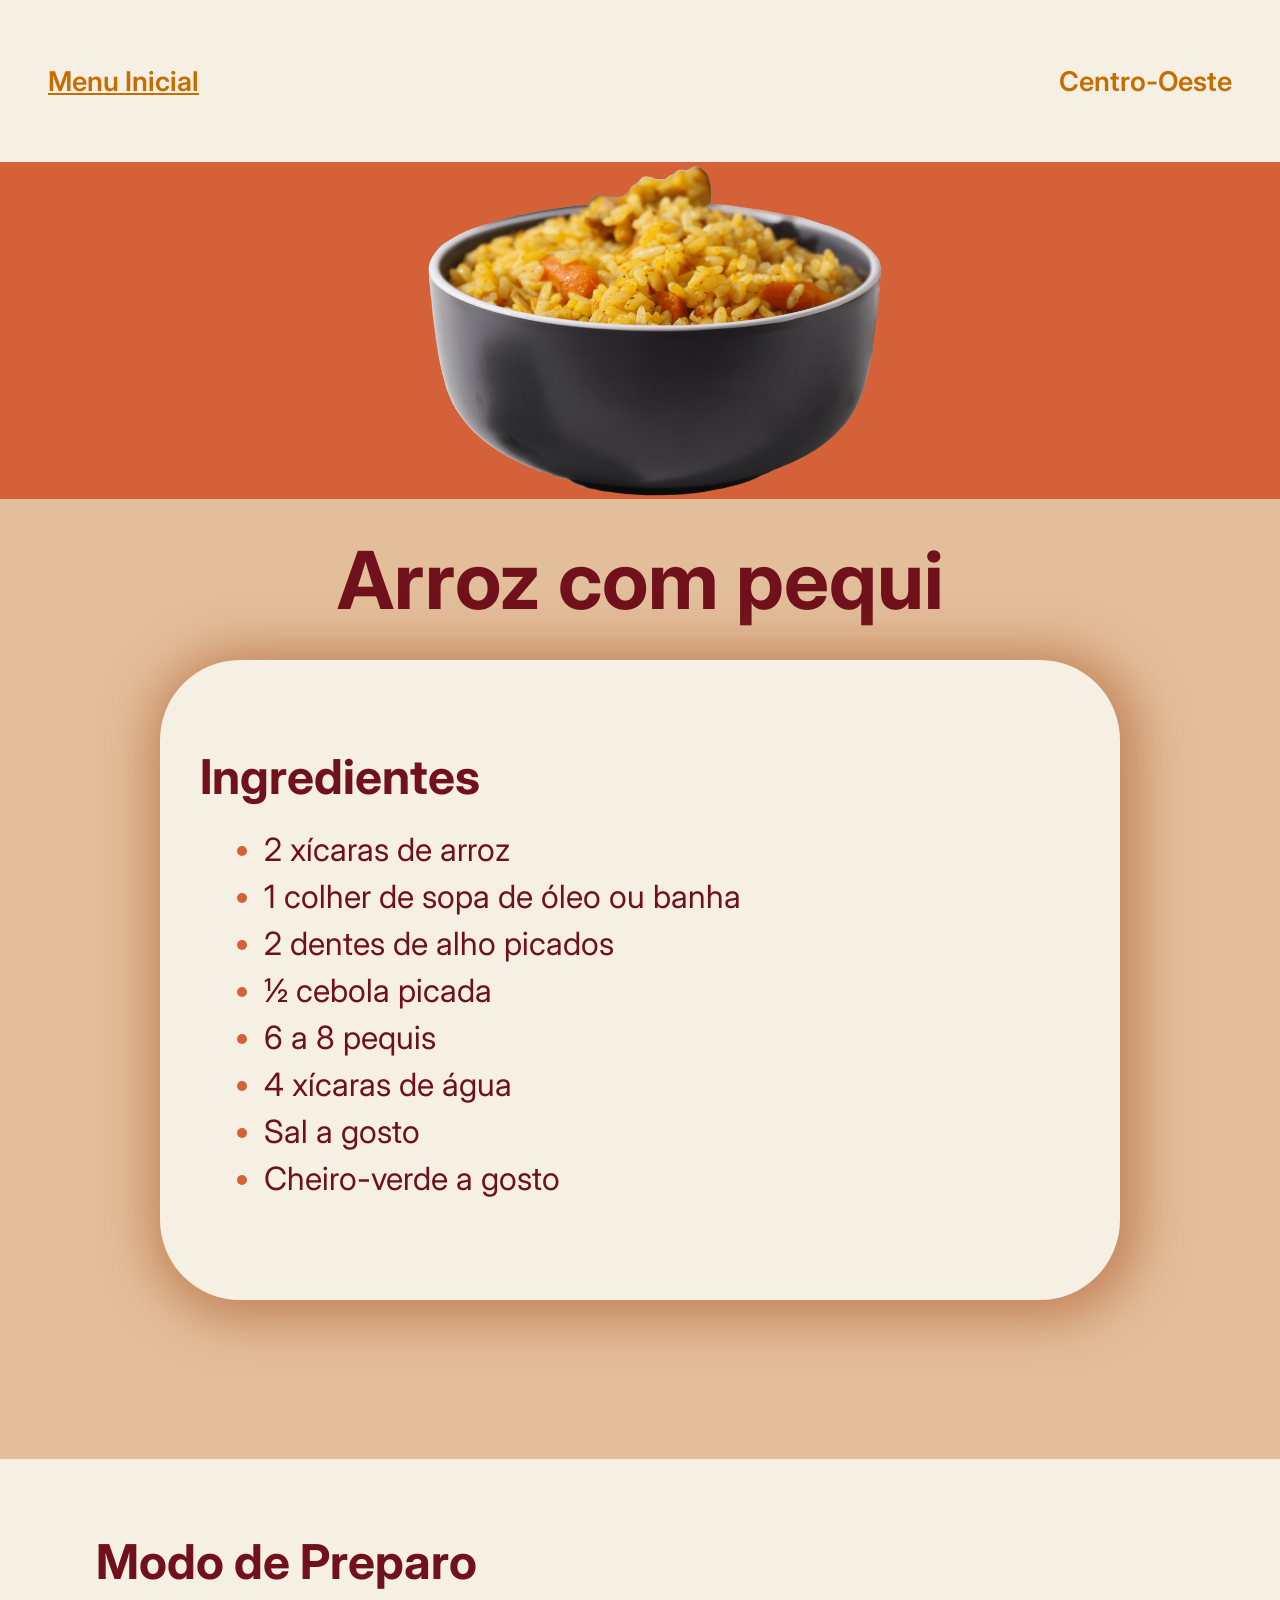
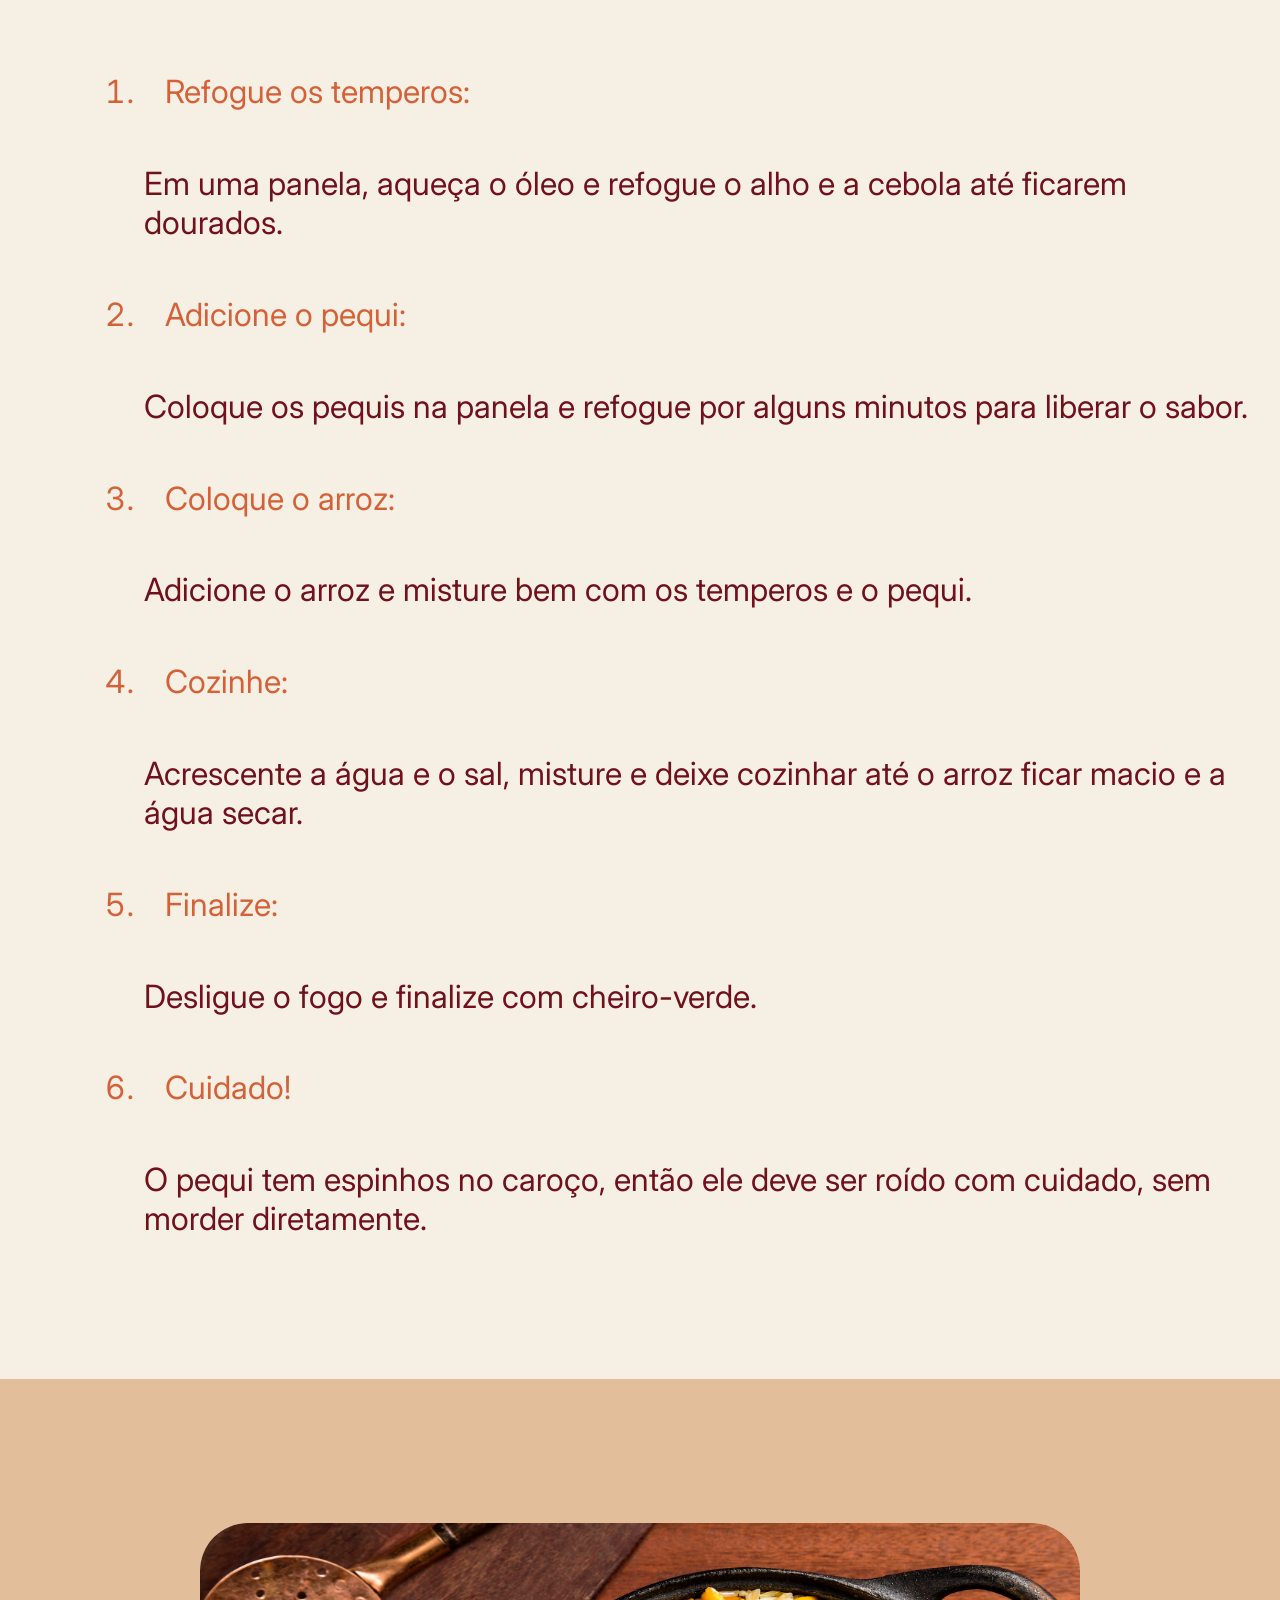
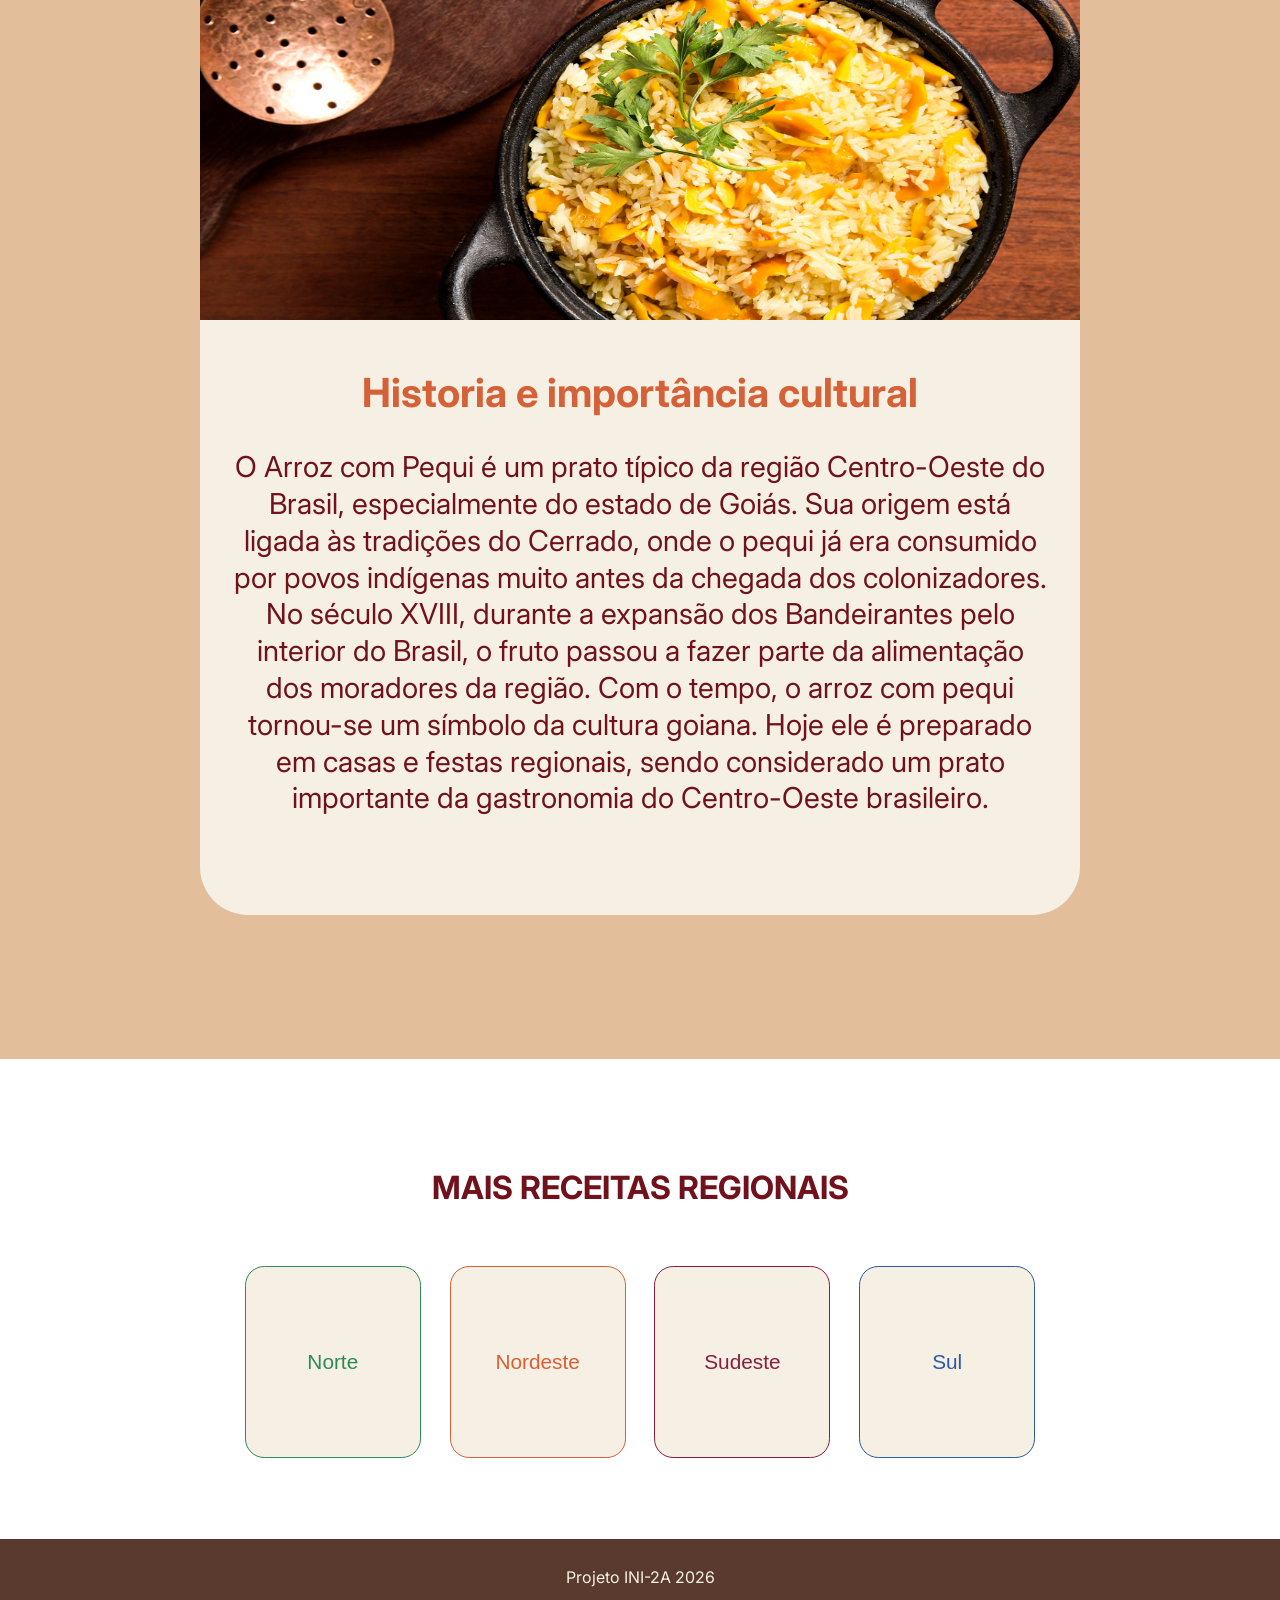
==== PaginaCentro_Oeste.html @ 4c4b0db7 "Adição foto Isabelle e botões regiões" ====
<!DOCTYPE html>
<html lang="pt-br">
<head>
    <meta charset="UTF-8">
    <meta name="viewport" content="width=device-width, initial-scale=1.0">
    <title>Culinária do Brasil</title>
    <link rel="stylesheet" href="Style.css">
    <link href="https://fonts.googleapis.com/css2?family=Inter:wght@100..900&display=swap" rel="stylesheet">
    <link rel="icon" href="Imagens/Imgtitulo.ico">
</head>
<body>
    <nav>
        <a href="Paginicial.html">Menu Inicial</a>
        <p>Centro-Oeste</p>
    </nav>
    
    <header class="header-receita flex-center">
        <img src="Imagens/Imagens-Comidas/ArrozComPequiImg.png" alt="Imagem - arroz com pequi" class="ReceitaImg">
    </header>

     <section class="Ingredientes">
            <h1 class="ReceitaSubtitulo">Arroz com pequi</h1>
            <div class="Ingredientes-Div">
                <h3>Ingredientes</h3>
                <ul>
                    <li>2 xícaras de arroz</li>
                    <li>1 colher de sopa de óleo ou banha</li>
                    <li>2 dentes de alho picados</li>
                    <li>½ cebola picada</li>
                    <li>6 a 8 pequis</li>
                    <li>4 xícaras de água</li>
                    <li>Sal a gosto</li>
                    <li>Cheiro-verde a gosto</li>
                </ul>
            </div>
        </section>

            <section class="MododePreparo-Fundo">
            <div class="MododePreparo-Div">
                <h1 class="ModoDepreparo-Title">Modo de Preparo</h1>
                <ol>
                    <li>Refogue os temperos:</li>
                    <p> Em uma panela, aqueça o óleo e refogue o alho e a cebola até ficarem dourados.</p>
                    <li>Adicione o pequi:</li>
                    <p>Coloque os pequis na panela e refogue por alguns minutos para liberar o sabor.</p>
                    <li>Coloque o arroz:</li>
                    <p>Adicione o arroz e misture bem com os temperos e o pequi.</p>
                    <li>Cozinhe:</li>
                    <p>Acrescente a água e o sal, misture e deixe cozinhar até o arroz ficar macio e a água secar.</p>
                    <li>Finalize:</li>
                    <p>Desligue o fogo e finalize com cheiro-verde.</p>
                    <li>Cuidado!</li>
                    <p>O pequi tem espinhos no caroço, então ele deve ser roído com cuidado, sem morder diretamente.</p>
                </ol>
            </div>
        </section>

         <section class="Historia-Fundo flex-center">
            <div class="Historia-Card">
                <img src="Imagens/ImagensHistoriaCard/ArrozComPequi_imgHistoria.jpg" class="ImgHistoria-ArrozComPequi" alt="Imagem - História Arroz com pequi">
                <h2>Historia e importância cultural</h2>
                <p>O Arroz com Pequi é um prato típico da região Centro-Oeste do Brasil, especialmente do estado de Goiás. Sua origem está ligada às tradições do Cerrado, onde o pequi já era consumido por povos indígenas muito antes da chegada dos colonizadores. No século XVIII, durante a expansão dos Bandeirantes pelo interior do Brasil, o fruto passou a fazer parte da alimentação dos moradores da região.
                Com o tempo, o arroz com pequi tornou-se um símbolo da cultura goiana. Hoje ele é preparado em casas e festas regionais, sendo considerado um prato importante da gastronomia do Centro-Oeste brasileiro.</p>
            </div>
        </section>

        <section class="Regioes">
            <h2 class="TituloRegioes">MAIS RECEITAS REGIONAIS</h2>
            <div class="BotoesRegioes">
                <a href="PaginaNorte.html"> <button class="region-button" id="Button1">Norte</button></a>
                <a href="PaginaNordeste.html"><button class="region-button" id="Button2">Nordeste</button></a>
                <a href="PaginaSudeste.html"><button class="region-button" id="Button4">Sudeste</button></a>
                <a href="PaginaSul.html"><button class="region-button" id="Button5">Sul</button></a>
            </div>
        </section>

      <footer class="Footer flex-center">
            <p class="Footerparagrafo">Projeto INI-2A 2026</p>
        </footer>

</body>
</html>
---- Style.css ----
body{
    margin: 0;
    font-family: 'Inter', sans-serif;
}
/* Classes utilitárias */
.flex-center{
    display:flex;
    align-items:center;
    justify-content:center;
}
.ReceitaSubtitulo{
    margin: 0;
    padding: 2rem 3rem;
    font-size: 5rem;
    color: #70111B;
}
.ReceitaImg{
    width: 40%;
} /*Pagina Inicial */
nav{
    display: flex;
    justify-content: space-between;
    align-items: center;
    font-size: 1.7rem;
    height: 18vh;
    font-weight: 600;
    padding: 0px 3rem;
    color: #C66D00;
    background-color: #F5EFE4;
}
nav a{
    font: inherit; 
    color: #C66D00;
}
nav a:hover{
    color: #a1651b;
}
.Divtitulo{
    display: flex;
    align-items: center; 
    text-align: center;
    height: auto;
    max-height: 23rem;
    background-color: #D56138;
}
.Titulo {
    margin: 0;
    padding: 0px 3rem;
    font-size: 7rem;
    text-shadow: 0px 10px 20px rgba(0, 0, 0, 0.39);
    color: #F5EFE4;
}
.FeijoadaIMG{
    position: relative;
    max-width:150%;
    top: 0.5rem;
}
.Instrucoes{
    display: flex;
    flex-direction: column; 
    align-items: center;    
    justify-content: center; 
    background-color: #E3BE9B;
    padding: 5rem;
    gap: 4rem;
}
.ContainerCards{
    flex-wrap: wrap;
    gap: 4rem;
}
.Card{
    flex-direction: column;
    height: 25rem;
    width: 17rem;
    border-radius: 3rem;
    box-shadow: 0.15rem 0.15rem 2rem 0.2rem #8a3f3f;
    background-color: #F5EFE4;
}
.TituloSecao{
    margin: 0;
    font-size: 3.2rem;
    color: #70111B;
}
.TituloSecao-Zero{
    text-decoration: underline;
    text-decoration-color: #d46a2e;
    text-decoration-thickness: 0.4rem;
    text-underline-offset: 0.25rem;
}

.Imgcards{
    user-select: none;
    height:auto;
    max-width:80%;
}
.Cardsubtitle{
    user-select: none;
    text-align: center;
    margin: 0;
    font-size: 1.6rem;
    color: #D56138;
}
.Footer{
    padding: 1.7rem 0;
    font-size: 1rem;
    background-color: #5A3A2E;
    color: #F5EFE4;
}
.Footerparagrafo{
    margin: 0;
}
/* Usado nas paginas de regiões e na inicial */
.Regioes{
    height: 30rem;
    display: flex;
    flex-direction: column;
    align-items: center;
    justify-content: center;
}
.TituloRegioes{
    padding-bottom: 2rem;
    font-size: 2rem;
    text-align: center; 
    color: #70111B;
}
.region-button{
    cursor: pointer;
    border-style: none;
    user-select: none;
    height: 12rem;
    width: 11rem;
    border-radius: 1.2rem;
    font-size: 1.3rem;
    transition: 0.15s;
    background-color: rgb(245,239,228);
}
.region-button:hover{
    background-color:#e6ded5;
    box-shadow: 0.1rem 0px 0.5rem 0.1rem #555;

}
#Button1{
    border:  solid 0.1rem #2E8B57;
    color: #2E8B57;
}
#Button2{
    border: solid 0.1rem rgb(213,97,56);
    color: #D56138;
}
#Button3{
    border: solid 0.1rem #D4A017;
    color:#D4A017;
}
#Button4{
    border: solid 0.1rem #8B1E3F;
    color: #8B1E3F;
}
#Button5{
    border:  solid 0.1rem #2C5AA0;
    color: #2C5AA0;
}
.BotoesRegioes{
    display: flex;
    gap: 1.8rem;
}
/* Usado em todas as paginas de região */
.header-receita{
    display:flex;
    align-items:center;
    justify-content:center;
    height: auto;
    background-color: #D56138;
}
.Ingredientes{
    display: flex;
    flex-direction: column;
    align-items: center;
    height: 60rem;
    background-color:#E3BE9B; 
}
.Ingredientes-Div{
    display: flex;
    flex-direction: column;
    justify-content: center;
    height: 40rem;
    width: 60rem;
    border-radius: 5rem;
    box-shadow: 0.3rem 0.3rem 3rem 1rem #a6501e81;
    background-color: #F5EFE4;
}
.Ingredientes-Div h3{
    margin: 0;
    padding-left: 2.5rem;
    font-size: 3rem;
    color: #70111B;
}
.Ingredientes-Div ul li{
    padding-top: 0.5rem;
    font-size: 2rem;
    color: #701119;
}
.Ingredientes-Div ul{
    padding-left: 6.5rem;
    color: #D56138;
}
.Ingredientes-Div ul li::marker {
    color: #D56138; 
    font-size: 2rem; 
}
.MododePreparo-Fundo{
    display: flex;
    flex-direction: column;
    justify-content: center;
    overflow: hidden;
    height: 95rem;
    background-color: #F5EFE4;
}
.ModoDepreparo-Title{
    margin-top: 0;
    padding-left: 6rem;
    font-size: 3rem;
    color: #70111B;
}
.MododePreparo-Div ol li{
    padding: 1.3rem;
    font-size: 2rem;
    color: #D56138;
}
.MododePreparo-Div ol{
    padding: 1.3rem;
    padding-left: 9rem;
}
.MododePreparo-Div p{
    font-size: 2rem;
    color: #70111B;
}
.Historia-Fundo{
    overflow: hidden;
    height: 80rem;
    background-color: #E3BE9B;
}
.Historia-Card{
    display: flex;
    flex-direction: column;
    align-items: center;
    justify-content: flex-start;
    overflow: hidden;
    width: 55rem;
    height: 62rem;
    border-radius: 3rem;
    background-color: #F5EFE4;
}
.Historia-Card h2{
    margin: 0;
    padding-top: 3rem;
    font-size: 2.5rem;
    color: #D56138;
}
.Historia-Card p{
    text-align: center;
    margin: 0;
    font-size: 1.8rem;
    padding: 2rem;
    line-height: 2.3rem;
    color: #70111B;
}
.ImgHistoriaTacaca,
.ImgHistoriaAcarajé,
.ImgHistoria-ArrozComPequi,
.ImgHistoriaFeijoada,
.ImgHistoriachurrascogaucho{
    display:block;
    width:100%;
    height:40%;
}
/*Paginas Recitas */
.TacacaImg{
    position: relative;
    padding-top: 2rem;
}
.ChurrascoImg{
    width: 45%;
}
.Ingredientes-sul{
    display: flex;
    flex-direction: column;
    align-items: center;
    height: 45rem;
    background-color:#E3BE9B; 
}
#Ingredientes-Div-Sul{
    display: flex;
    height: 25rem;
    width: 60rem;
}
#ModoDePreparo-Sul{
    height: 80rem;
}
/*Pagina Sobre Nós*/
.Titulo-SobreNos-Fundo{
    display: grid;
    place-items: center;
    height: 23rem;
    background-color: #D56138;
}
.Titulo-SobreNos{
    text-align: center;
    margin: 0;
    font-size: 6rem;
    text-shadow: 1rem 1rem 2rem rgba(0, 0, 0, 0.39);
    color: #F5EFE4;

}
.MembrosEquipe-Fundo{
    height: 95rem;
    background-color: #E3BE9B;
    display: grid;
    place-items: center;
}
.MembrosEquipe-Div{
    display: flex;
    flex-direction: column;
    box-sizing: border-box;
    padding: 4rem;
    height: 85rem;
    width: 60rem;
    border-radius: 3rem;
    background-color: #F5EFE4;
    box-shadow: 0.3rem 0.3rem 2rem 0.5rem #b1673c83;
}
.MembrosEquipe-Div h2{
    text-align: center;
    margin-bottom: 1rem;
    font-size: 2.3rem;
    color: #70111B;

}
.CardMembros{
    display: flex;
    padding-top: 2.5rem;
}
.InfoMembro{
    display: flex;
    flex-direction: column;
    margin-left: 2rem;
}
.InfoMembro h4{
    margin: 0;
    font-size: 1.4rem;
    font-weight: 400;
    color: #D56138;
}
.InfoMembro p{
    margin-top: 1rem;
    color: #70111B;
}
.ImgMembros{
   height: 20rem;
   width: 20rem;
   border-radius: 2rem;
}
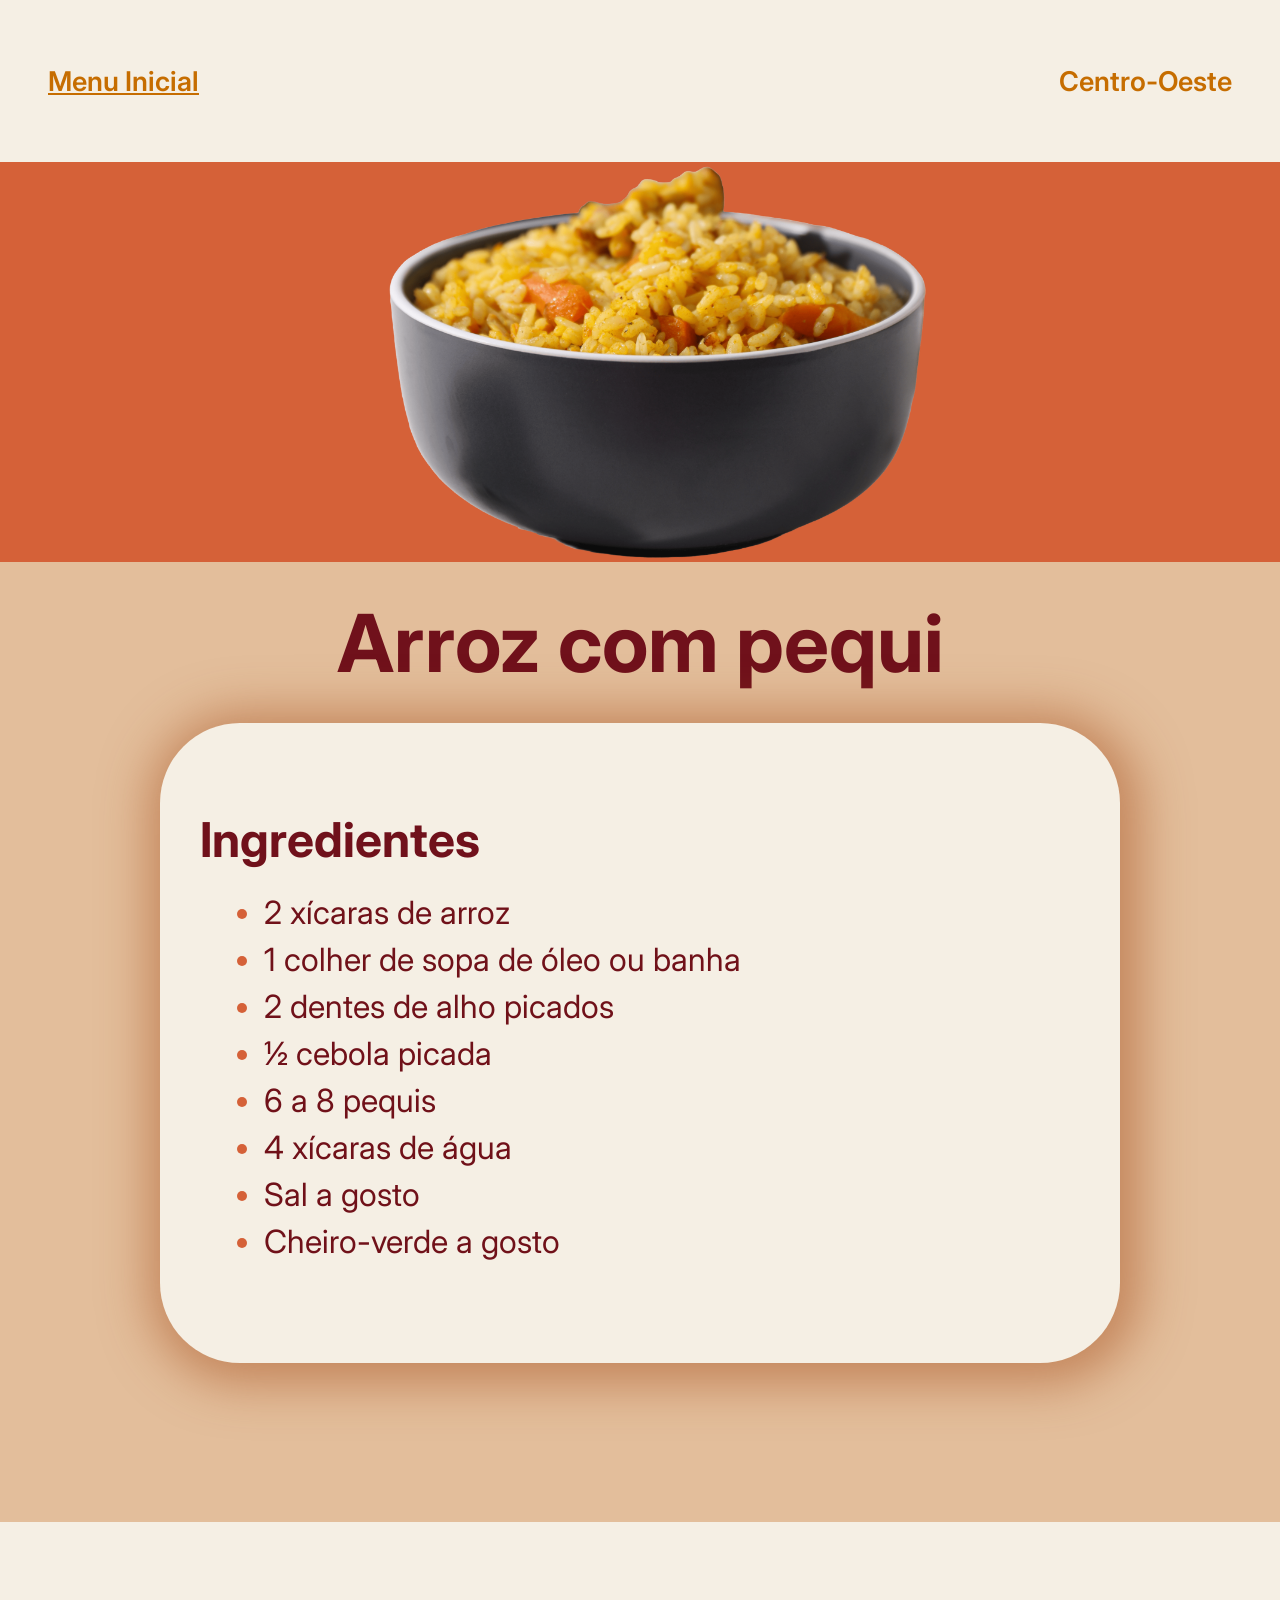
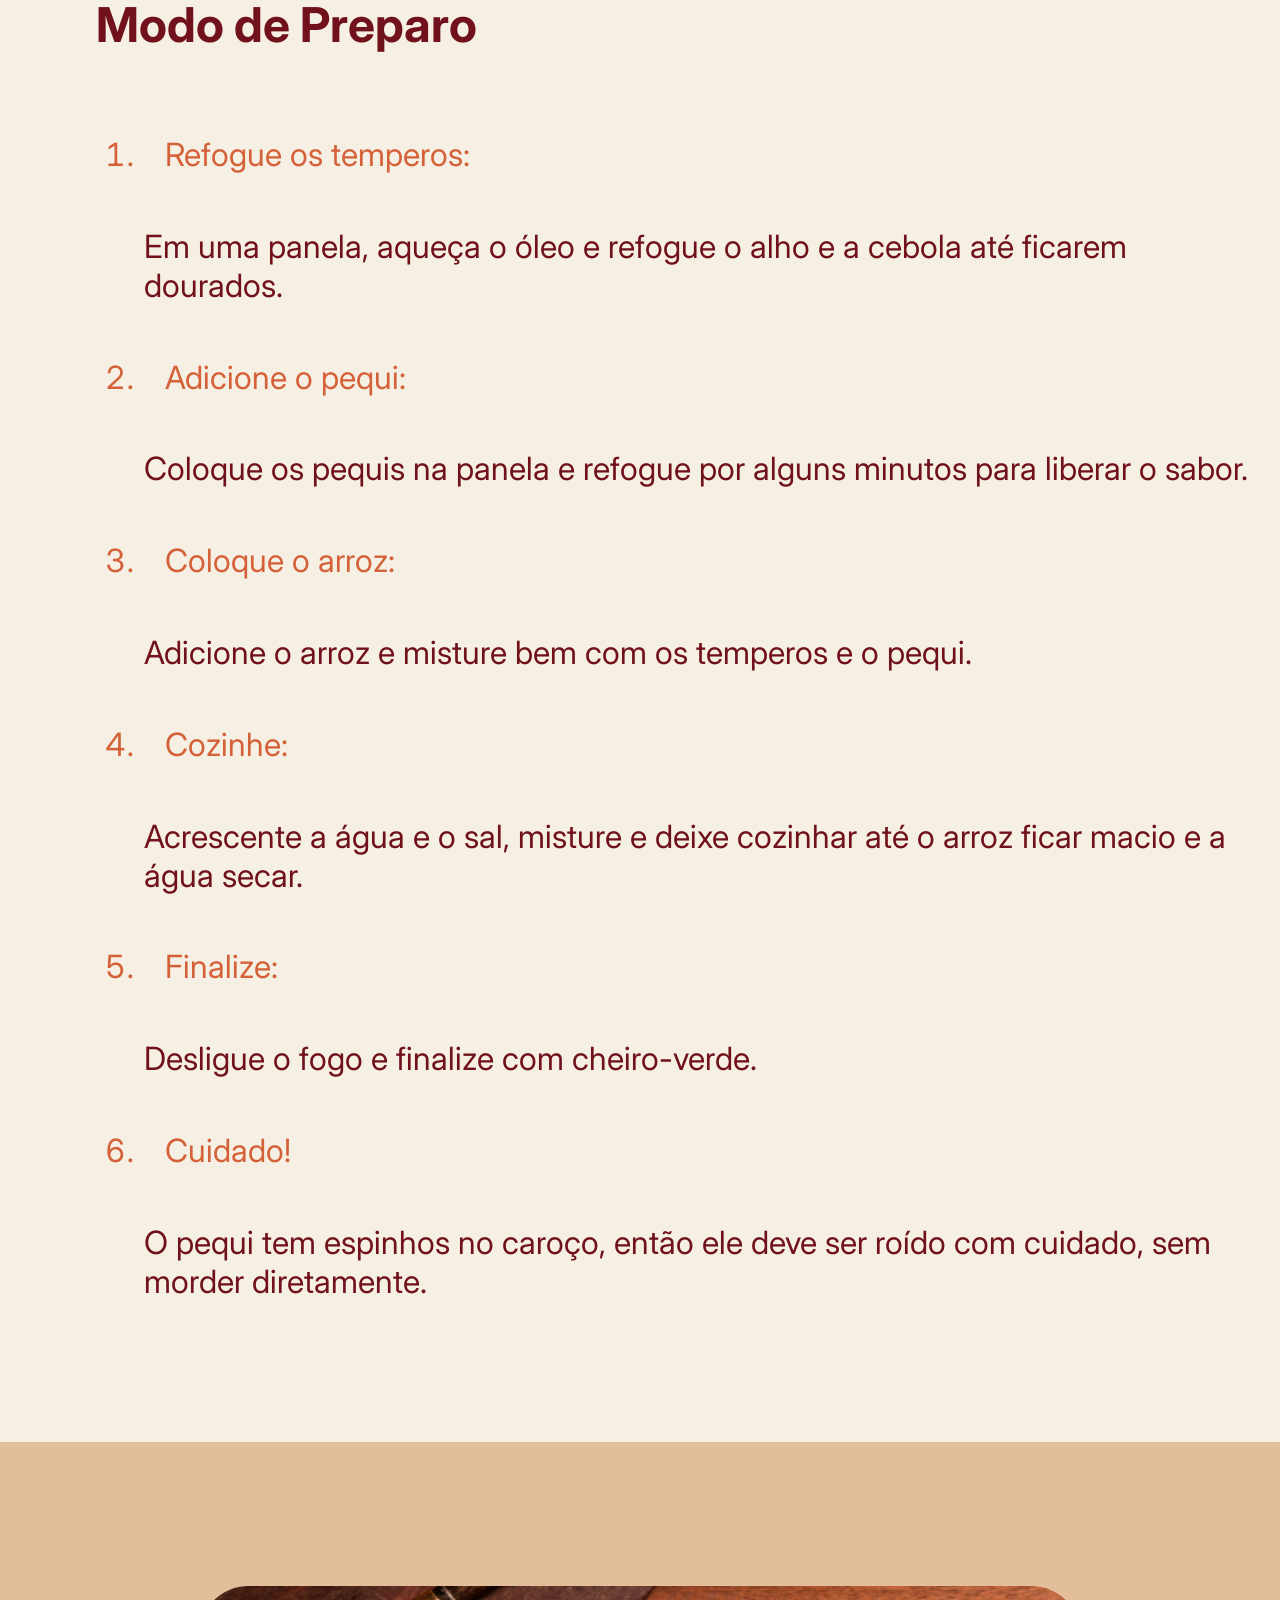
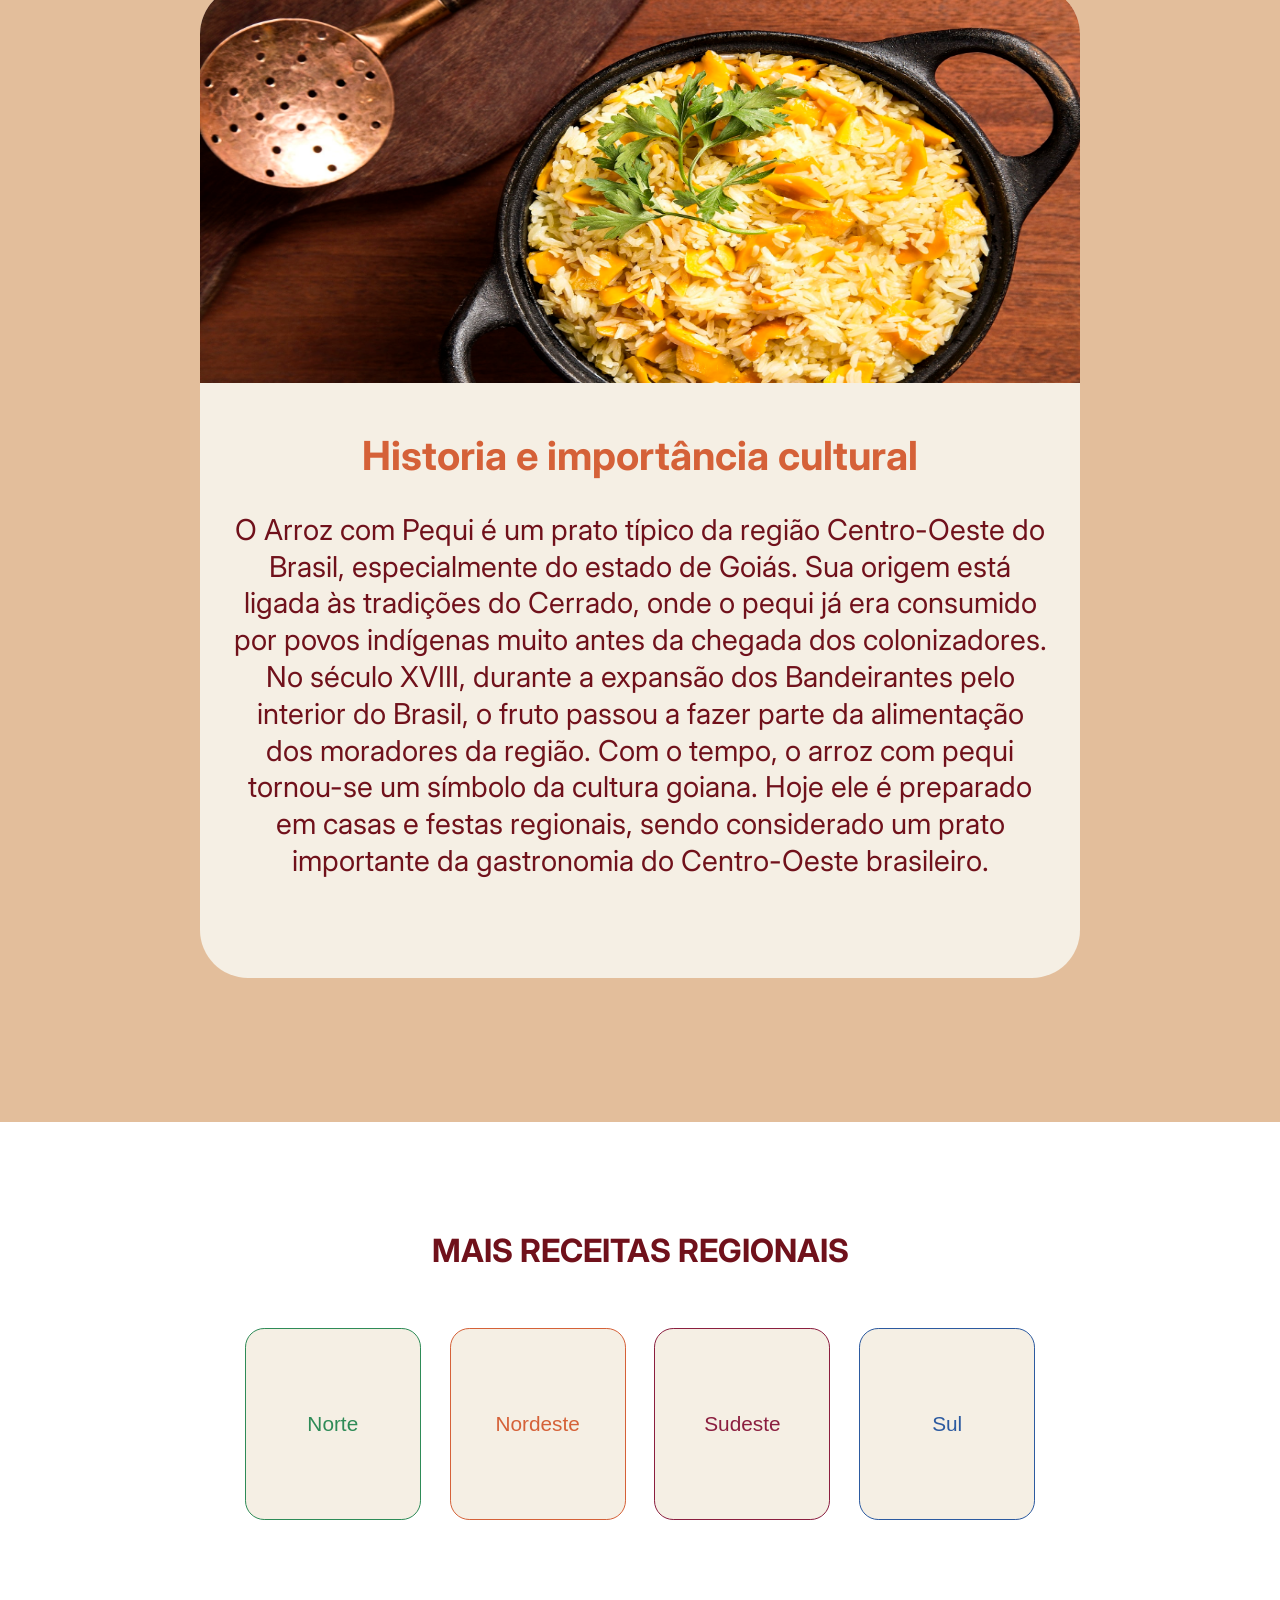
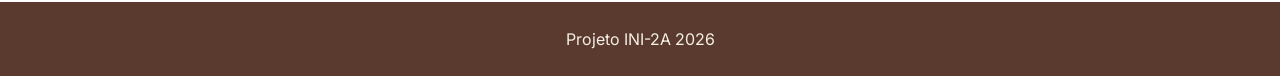
==== commit 8d3ca784: "Otimização e consertos" ====
--- a/PaginaCentro_Oeste.html
+++ b/PaginaCentro_Oeste.html
@@ -10,7 +10,7 @@
 </head>
 <body>
     <nav>
-        <a href="Paginicial.html">Menu Inicial</a>
+        <a href="Index.html">Menu Inicial</a>
         <p>Centro-Oeste</p>
     </nav>
     
@@ -64,7 +64,7 @@
             </div>
         </section>
 
-        <section class="Regioes">
+        <section class="Regioes flex-center-column">
             <h2 class="TituloRegioes">MAIS RECEITAS REGIONAIS</h2>
             <div class="BotoesRegioes">
                 <a href="PaginaNorte.html"> <button class="region-button" id="Button1">Norte</button></a>
--- a/Style.css
+++ b/Style.css
@@ -1,6 +1,35 @@
 body{
     margin: 0;
     font-family: 'Inter', sans-serif;
+}
+
+/*Nav bar e Footer */
+nav{
+    display: flex;
+    justify-content: space-between;
+    align-items: center;
+    font-size: 1.7rem;
+    height: 18vh;
+    font-weight: 600;
+    padding: 0px 3rem;
+    color: #C66D00;
+    background-color: #F5EFE4;
+}
+nav a{
+    font: inherit; 
+    color: #C66D00;
+}
+nav a:hover{
+    color: #a1651b;
+}
+.Footer{
+    padding: 1.7rem 0;
+    font-size: 1rem;
+    background-color: #5A3A2E;
+    color: #F5EFE4;
+}
+.Footerparagrafo{
+    margin: 0;
 }
 /* Classes utilitárias */
 .flex-center{
@@ -8,6 +37,12 @@
     align-items:center;
     justify-content:center;
 }
+.flex-center-column{
+    display: flex;
+    flex-direction: column;
+    align-items: center;
+    justify-content: center;
+}
 .ReceitaSubtitulo{
     margin: 0;
     padding: 2rem 3rem;
@@ -15,26 +50,10 @@
     color: #70111B;
 }
 .ReceitaImg{
-    width: 40%;
-} /*Pagina Inicial */
-nav{
-    display: flex;
-    justify-content: space-between;
-    align-items: center;
-    font-size: 1.7rem;
-    height: 18vh;
-    font-weight: 600;
-    padding: 0px 3rem;
-    color: #C66D00;
-    background-color: #F5EFE4;
-}
-nav a{
-    font: inherit; 
-    color: #C66D00;
-}
-nav a:hover{
-    color: #a1651b;
-}
+    height: 25rem;
+}
+
+ /*Pagina Inicial */
 .Divtitulo{
     display: flex;
     align-items: center; 
@@ -52,14 +71,10 @@
 }
 .FeijoadaIMG{
     position: relative;
-    max-width:150%;
+    height: 33rem;
     top: 0.5rem;
 }
-.Instrucoes{
-    display: flex;
-    flex-direction: column; 
-    align-items: center;    
-    justify-content: center; 
+.Instrucoes{ 
     background-color: #E3BE9B;
     padding: 5rem;
     gap: 4rem;
@@ -83,9 +98,9 @@
 }
 .TituloSecao-Zero{
     text-decoration: underline;
-    text-decoration-color: #d46a2e;
     text-decoration-thickness: 0.4rem;
     text-underline-offset: 0.25rem;
+    text-decoration-color: #d46a2e;
 }
 
 .Imgcards{
@@ -100,22 +115,9 @@
     font-size: 1.6rem;
     color: #D56138;
 }
-.Footer{
-    padding: 1.7rem 0;
-    font-size: 1rem;
-    background-color: #5A3A2E;
-    color: #F5EFE4;
-}
-.Footerparagrafo{
-    margin: 0;
-}
 /* Usado nas paginas de regiões e na inicial */
 .Regioes{
     height: 30rem;
-    display: flex;
-    flex-direction: column;
-    align-items: center;
-    justify-content: center;
 }
 .TituloRegioes{
     padding-bottom: 2rem;
@@ -136,6 +138,7 @@
 }
 .region-button:hover{
     background-color:#e6ded5;
+    transform: translateY(-10px);
     box-shadow: 0.1rem 0px 0.5rem 0.1rem #555;
 
 }
@@ -176,7 +179,7 @@
     flex-direction: column;
     align-items: center;
     height: 60rem;
-    background-color:#E3BE9B; 
+    background-color: #E3BE9B;
 }
 .Ingredientes-Div{
     display: flex;
@@ -275,11 +278,7 @@
 }
 /*Paginas Recitas */
 .TacacaImg{
-    position: relative;
     padding-top: 2rem;
-}
-.ChurrascoImg{
-    width: 45%;
 }
 .Ingredientes-sul{
     display: flex;
@@ -347,11 +346,12 @@
 .InfoMembro h4{
     margin: 0;
     font-size: 1.4rem;
-    font-weight: 400;
+    font-weight: 500;
     color: #D56138;
 }
 .InfoMembro p{
     margin-top: 1rem;
+    font-weight: 500;
     color: #70111B;
 }
 .ImgMembros{
@@ -359,4 +359,3 @@
    width: 20rem;
    border-radius: 2rem;
 }
-
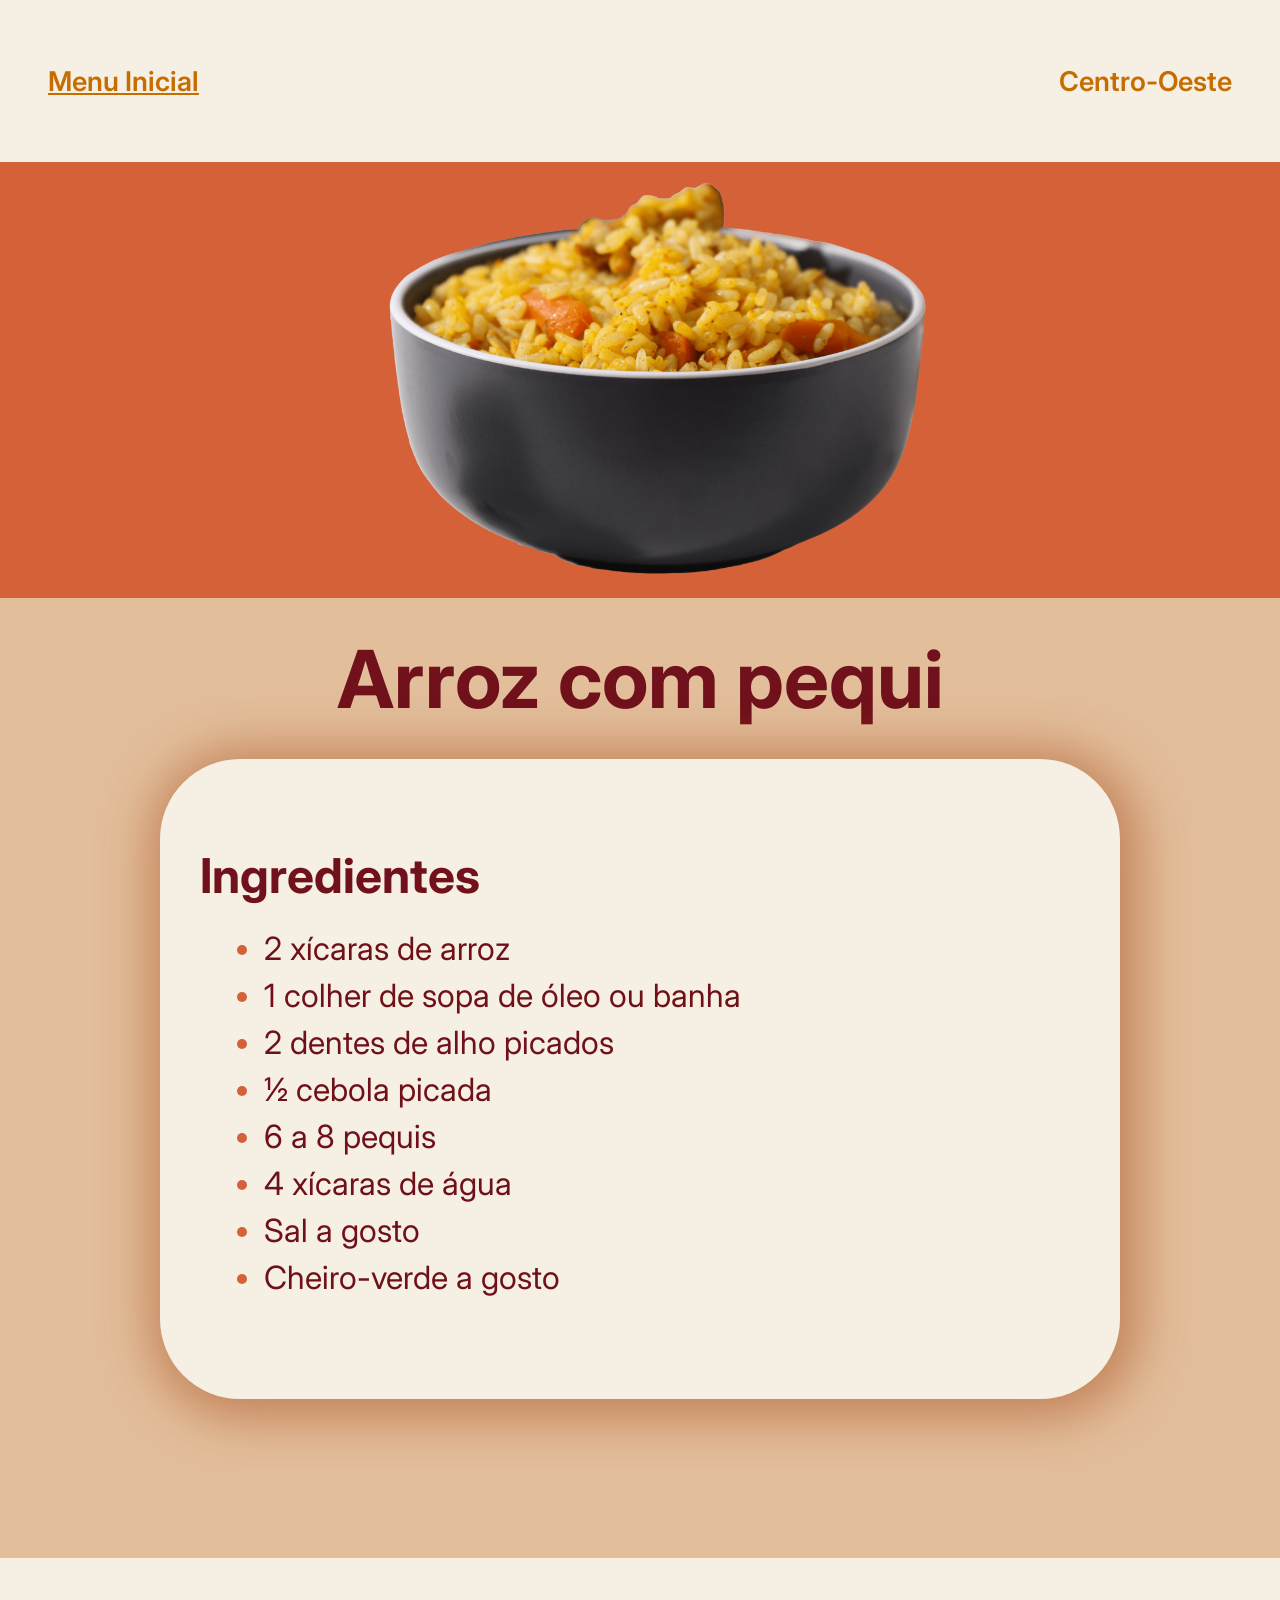
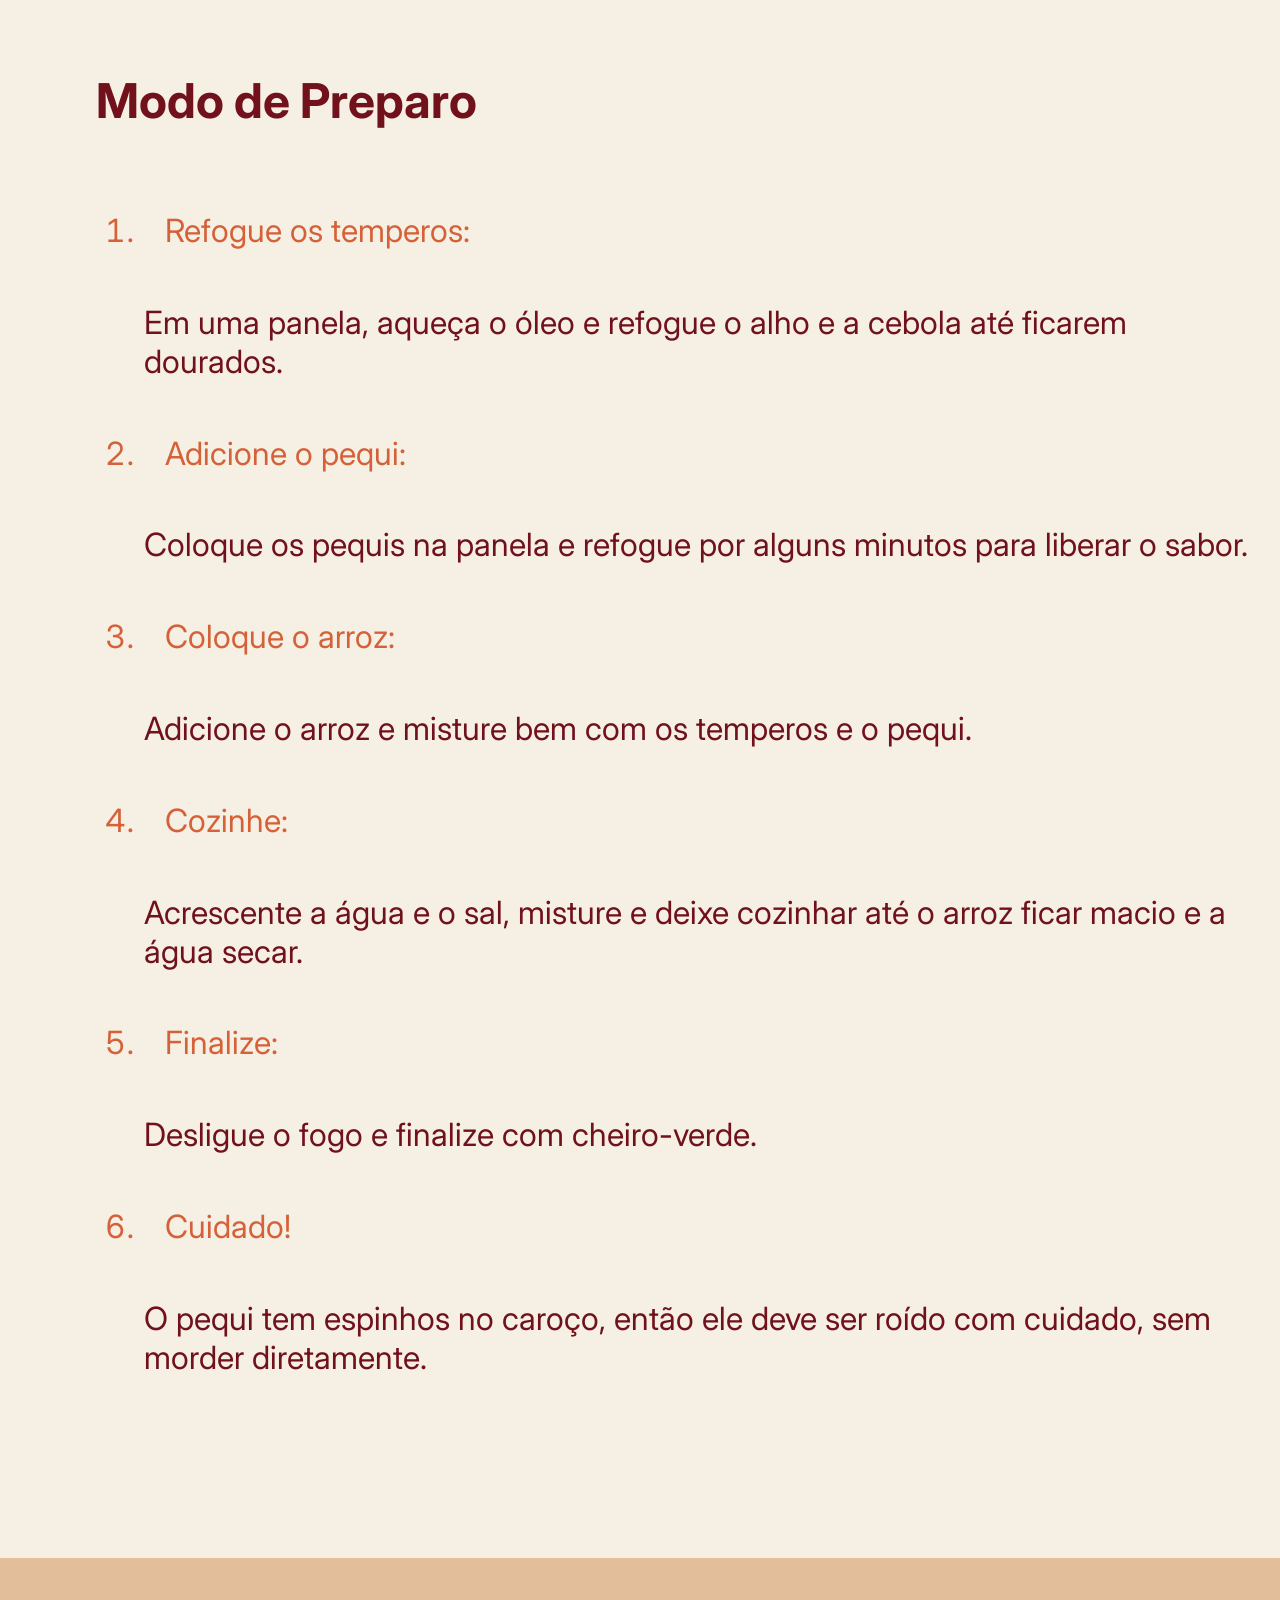
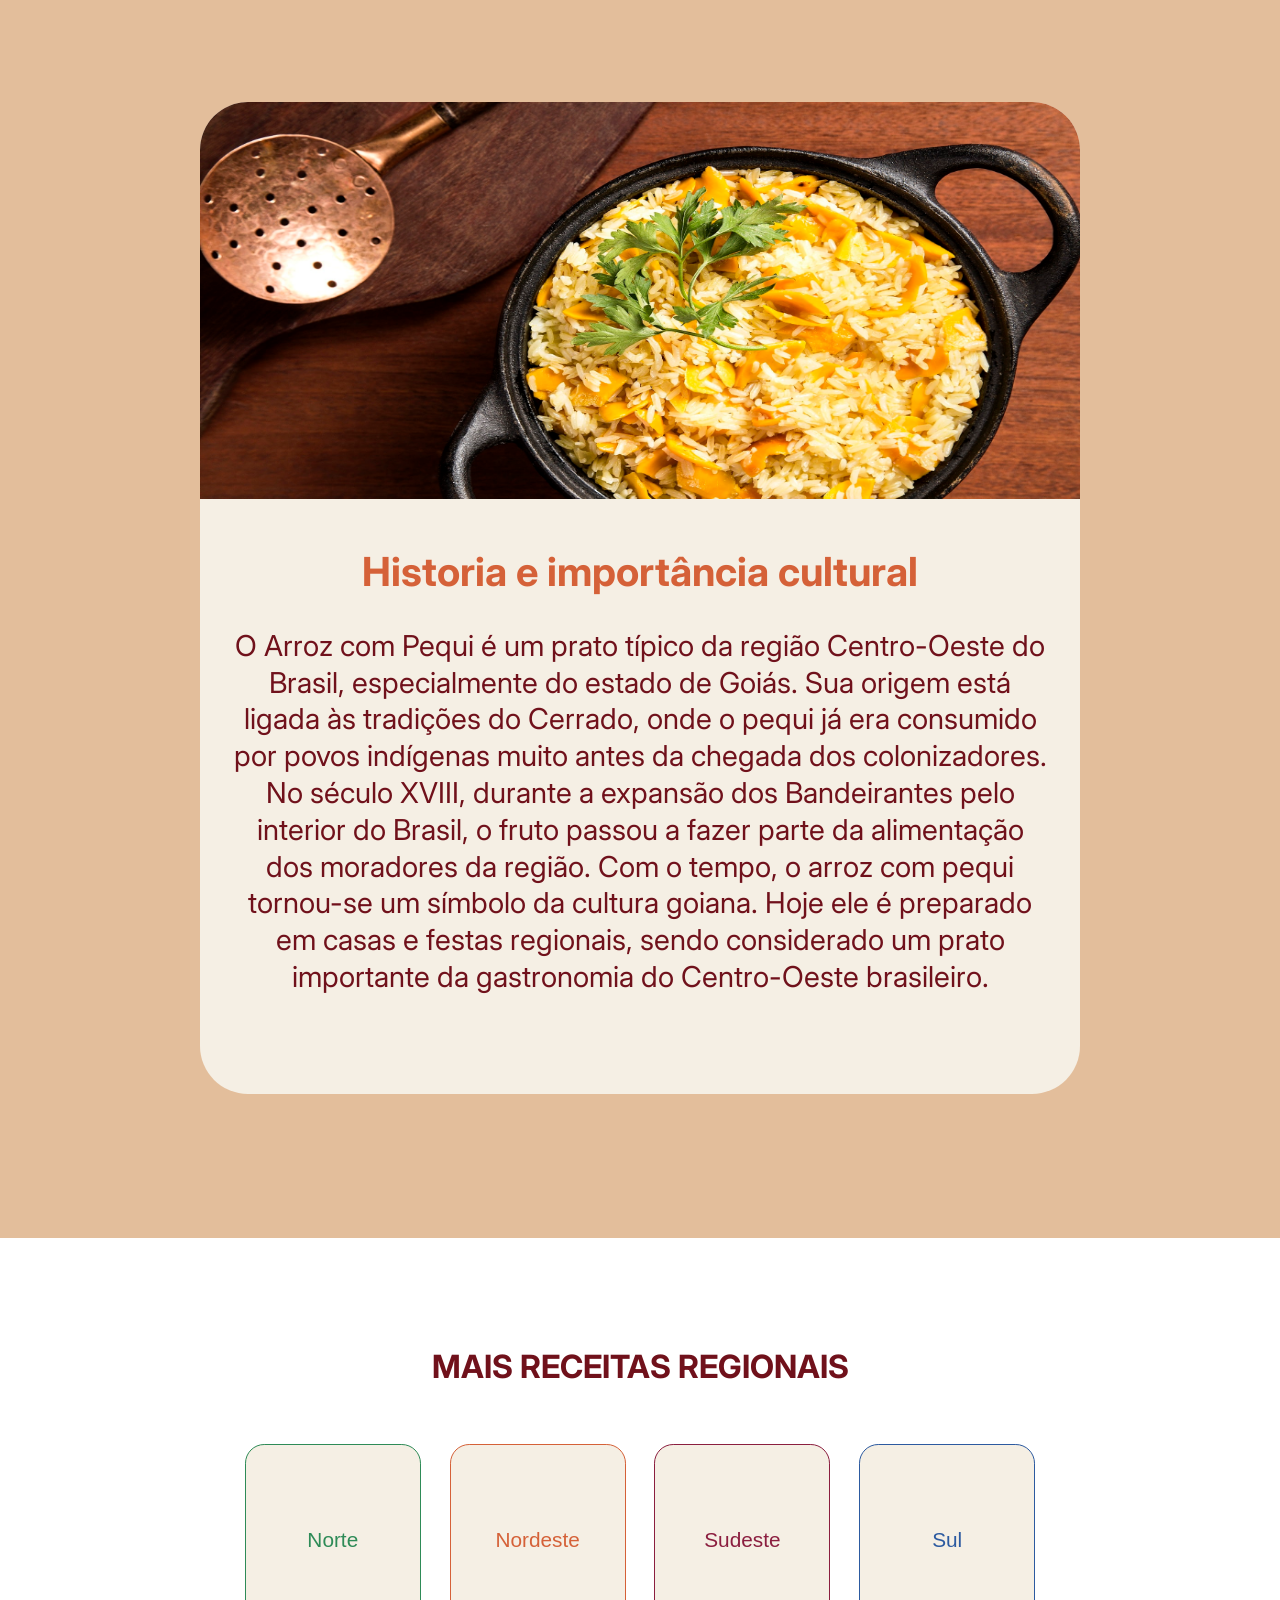
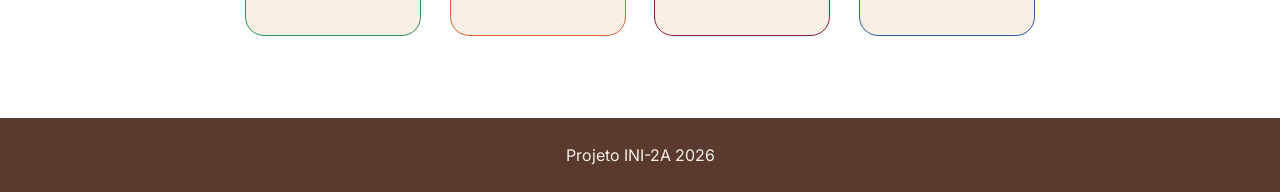
==== commit 8ec56bbd: "Commit alterações semanticas pt. 1" ====
--- a/PaginaCentro_Oeste.html
+++ b/PaginaCentro_Oeste.html
@@ -14,9 +14,12 @@
         <p>Centro-Oeste</p>
     </nav>
     
-    <header class="header-receita flex-center">
-        <img src="Imagens/Imagens-Comidas/ArrozComPequiImg.png" alt="Imagem - arroz com pequi" class="ReceitaImg">
-    </header>
+    <main>
+        <header class="header-receita flex-center">
+            <figure>
+                <img src="Imagens/Imagens-Comidas/ArrozComPequiImg.png" alt="Imagem - arroz com pequi" class="ReceitaImg">
+            </figure>
+        </header>
 
      <section class="Ingredientes">
             <h1 class="ReceitaSubtitulo">Arroz com pequi</h1>
@@ -73,6 +76,7 @@
                 <a href="PaginaSul.html"><button class="region-button" id="Button5">Sul</button></a>
             </div>
         </section>
+    </main>
 
       <footer class="Footer flex-center">
             <p class="Footerparagrafo">Projeto INI-2A 2026</p>
--- a/Style.css
+++ b/Style.css
@@ -115,6 +115,7 @@
     font-size: 1.6rem;
     color: #D56138;
 }
+
 /* Usado nas paginas de regiões e na inicial */
 .Regioes{
     height: 30rem;
@@ -166,6 +167,7 @@
     display: flex;
     gap: 1.8rem;
 }
+
 /* Usado em todas as paginas de região */
 .header-receita{
     display:flex;
@@ -215,7 +217,7 @@
     flex-direction: column;
     justify-content: center;
     overflow: hidden;
-    height: 95rem;
+    height: 100rem;
     background-color: #F5EFE4;
 }
 .ModoDepreparo-Title{
@@ -277,7 +279,8 @@
     height:40%;
 }
 /*Paginas Recitas */
-.TacacaImg{
+.tacaca-img, 
+.feijoada-img{
     padding-top: 2rem;
 }
 .Ingredientes-sul{
@@ -288,13 +291,13 @@
     background-color:#E3BE9B; 
 }
 #Ingredientes-Div-Sul{
-    display: flex;
     height: 25rem;
-    width: 60rem;
-}
+}
+
 #ModoDePreparo-Sul{
     height: 80rem;
 }
+
 /*Pagina Sobre Nós*/
 .Titulo-SobreNos-Fundo{
     display: grid;
@@ -306,7 +309,6 @@
     text-align: center;
     margin: 0;
     font-size: 6rem;
-    text-shadow: 1rem 1rem 2rem rgba(0, 0, 0, 0.39);
     color: #F5EFE4;
 
 }
@@ -329,14 +331,14 @@
 }
 .MembrosEquipe-Div h2{
     text-align: center;
-    margin-bottom: 1rem;
+    margin-top: 1rem;
     font-size: 2.3rem;
     color: #70111B;
 
 }
 .CardMembros{
     display: flex;
-    padding-top: 2.5rem;
+    padding-top: 1rem;
 }
 .InfoMembro{
     display: flex;
@@ -345,6 +347,7 @@
 }
 .InfoMembro h4{
     margin: 0;
+    padding-top: 1.7rem;
     font-size: 1.4rem;
     font-weight: 500;
     color: #D56138;
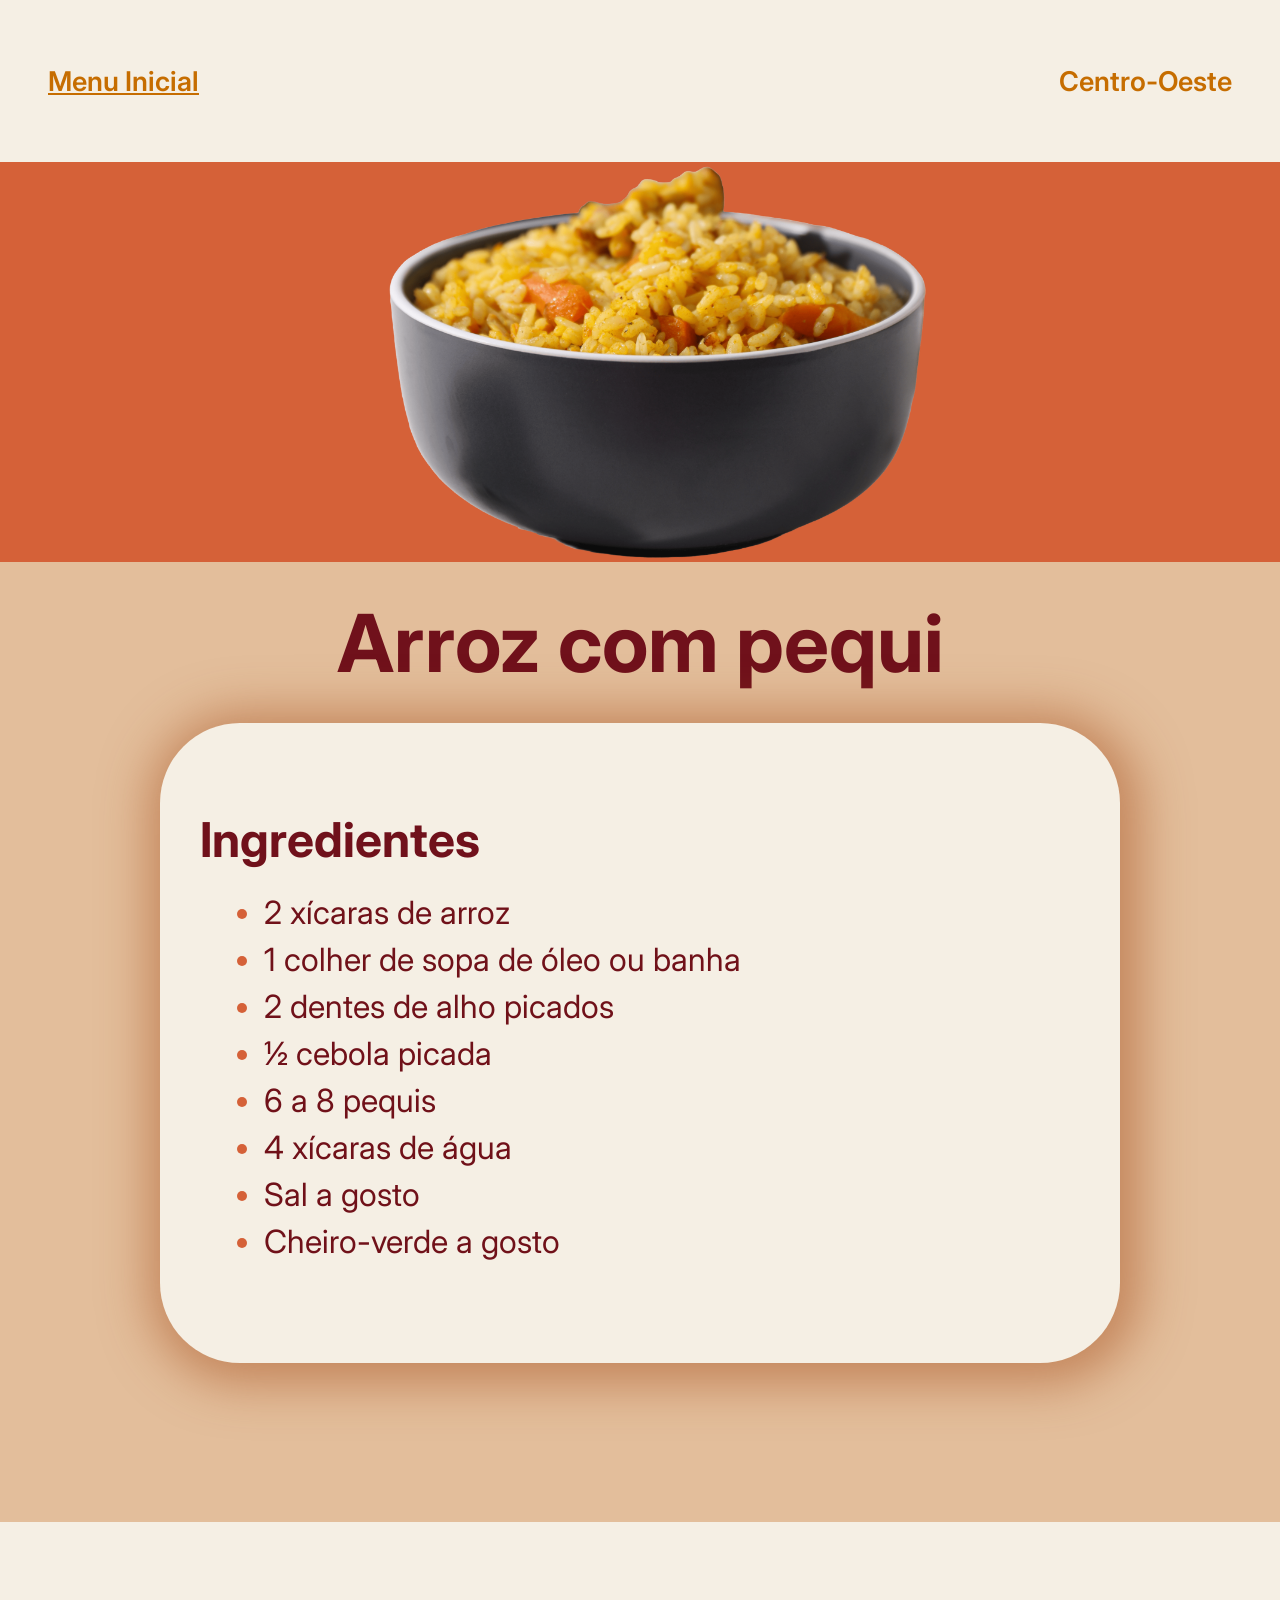
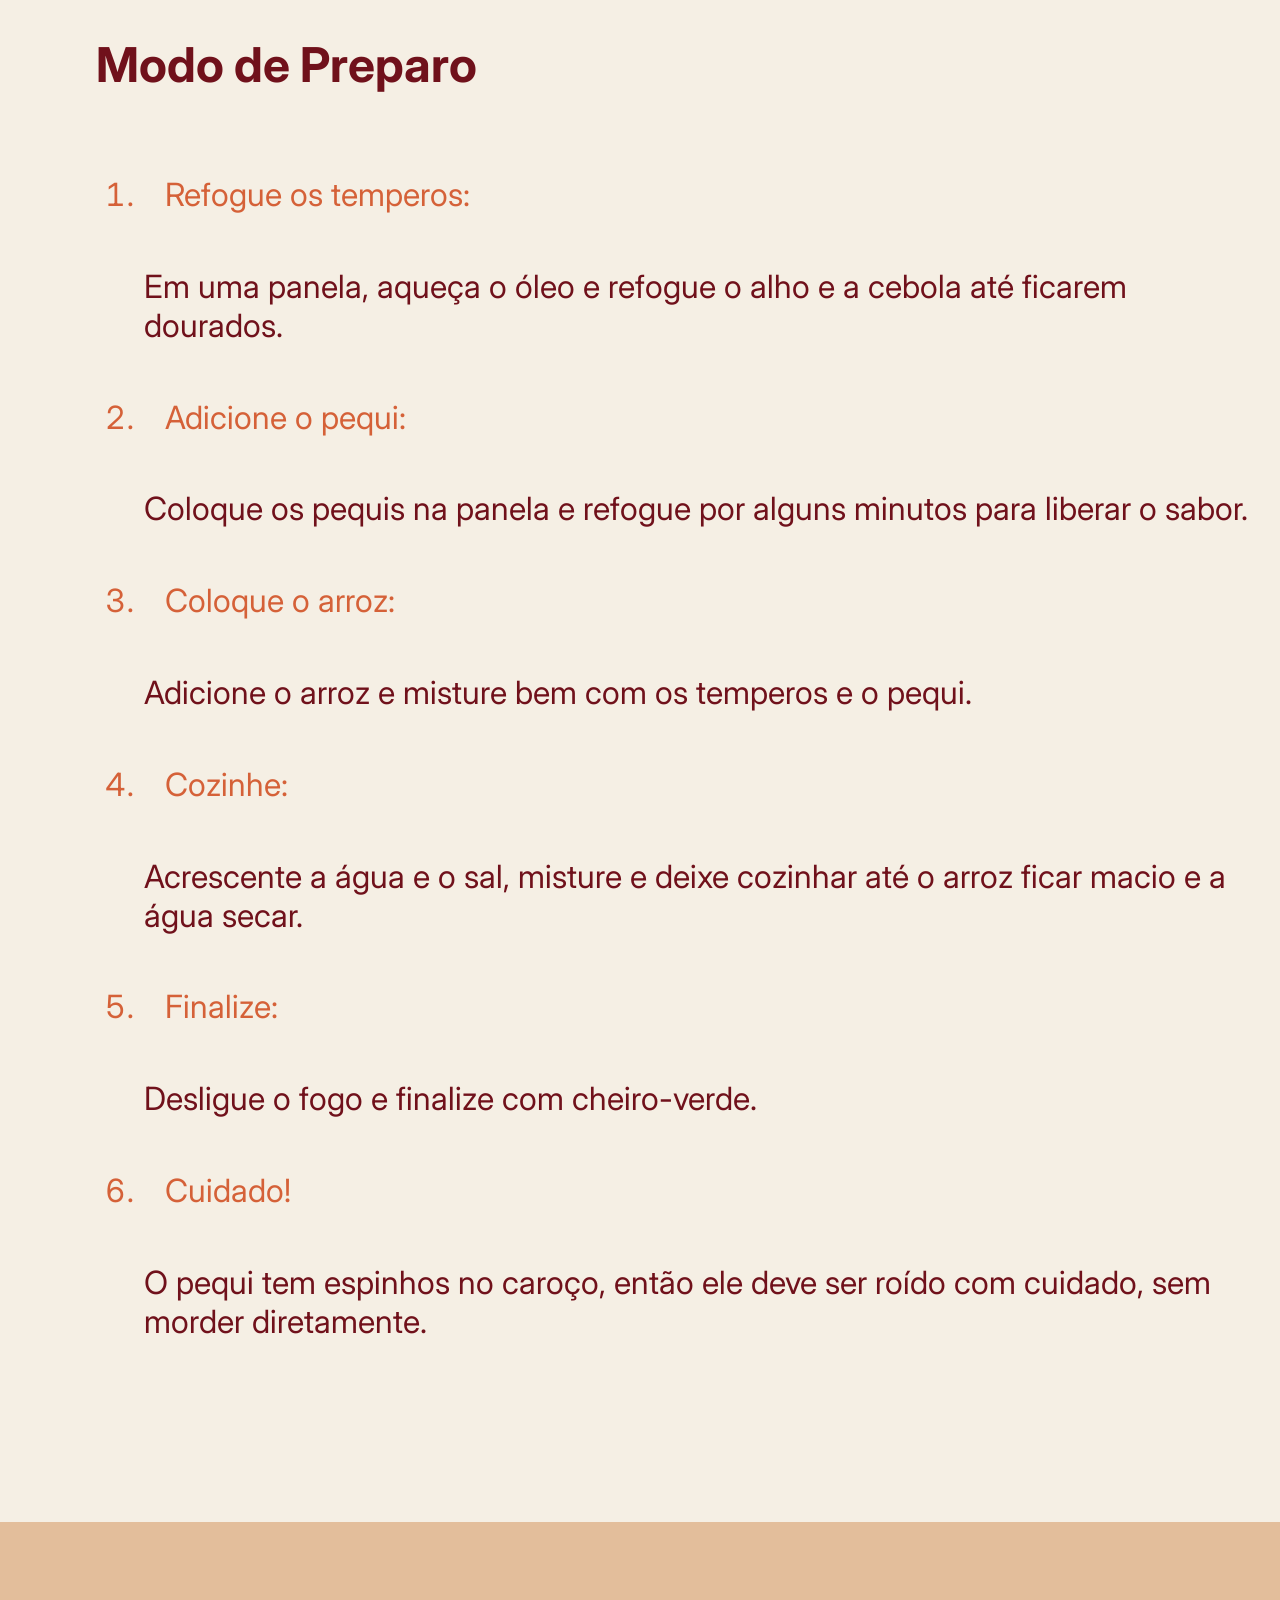
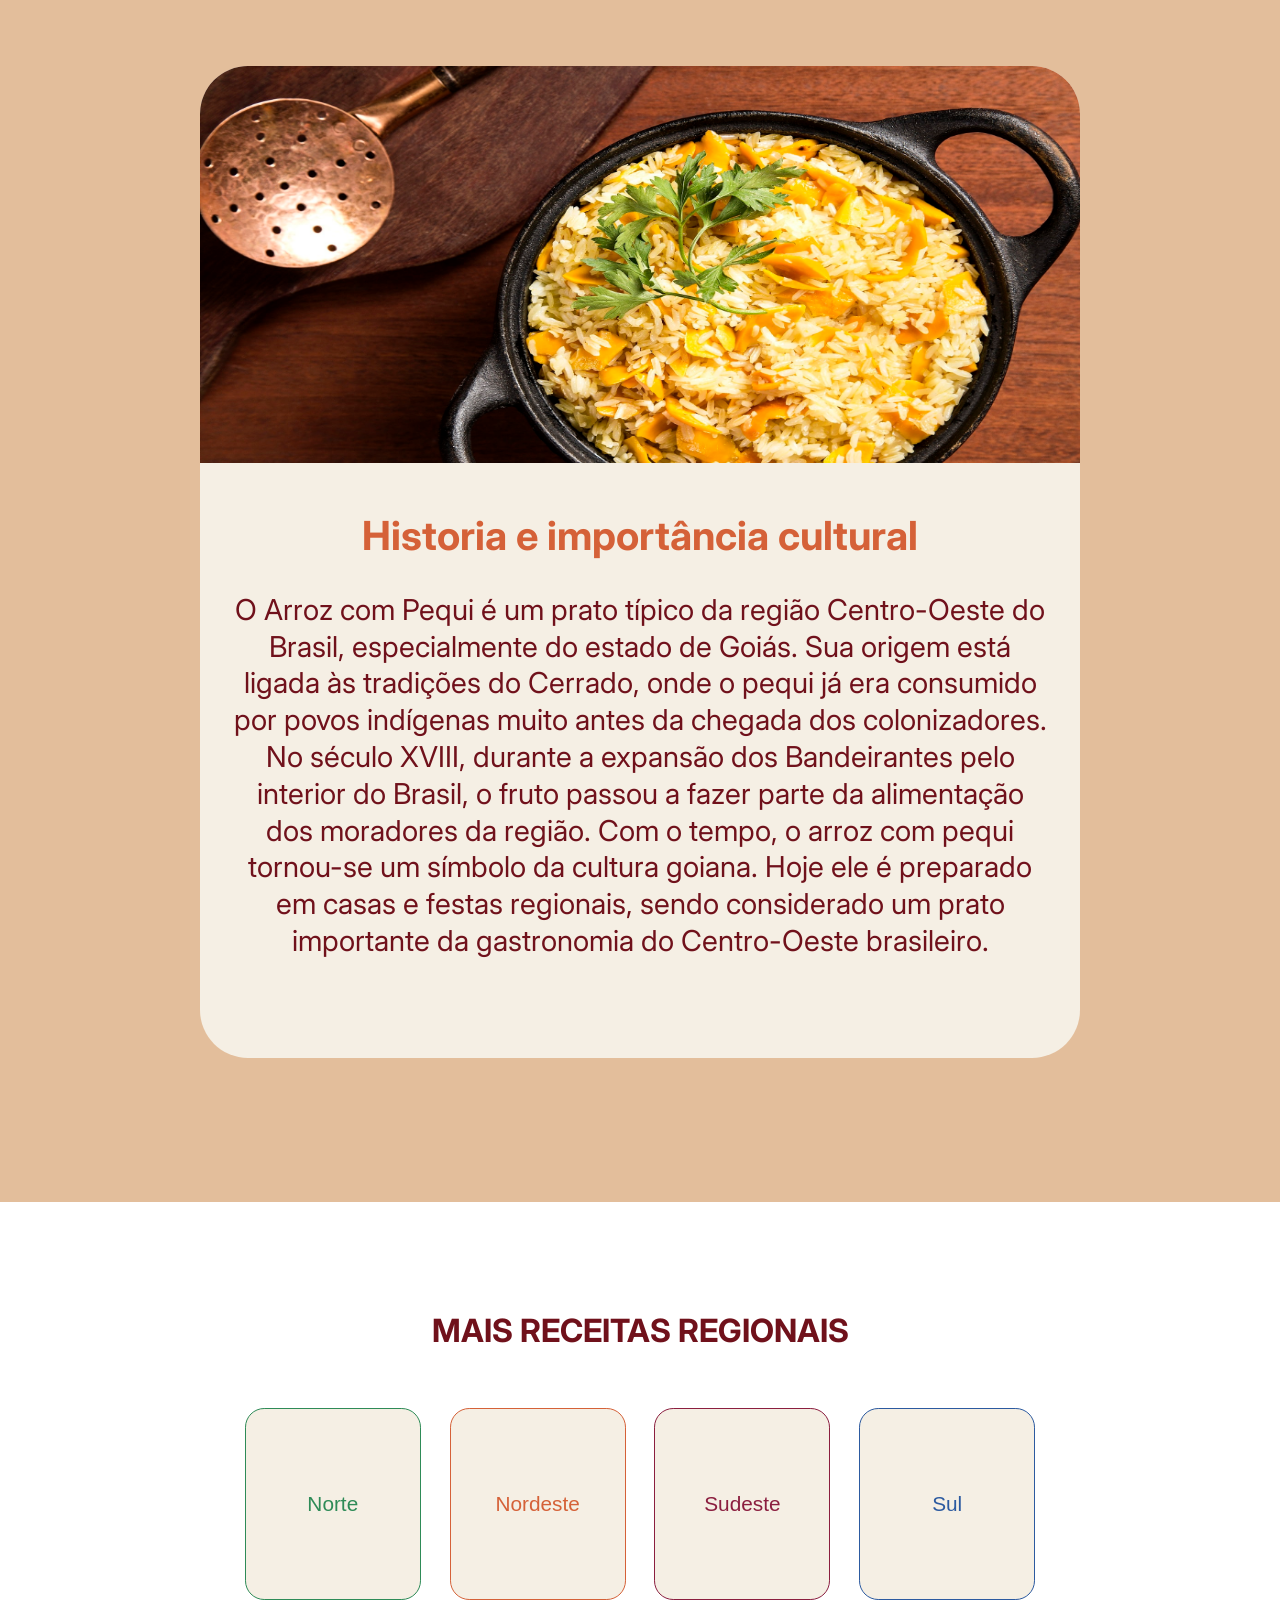
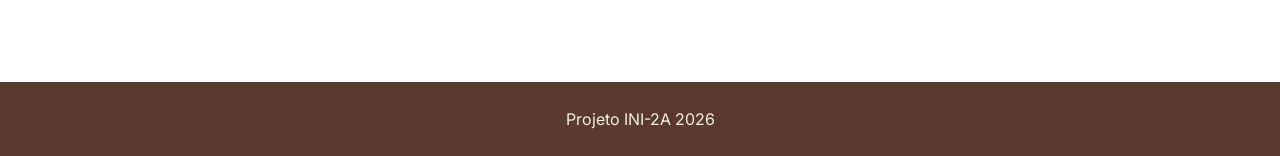
==== commit a095b38d: "Alterações semanticas pt. 2" ====
--- a/PaginaCentro_Oeste.html
+++ b/PaginaCentro_Oeste.html
@@ -60,7 +60,7 @@
 
          <section class="Historia-Fundo flex-center">
             <div class="Historia-Card">
-                <img src="Imagens/ImagensHistoriaCard/ArrozComPequi_imgHistoria.jpg" class="ImgHistoria-ArrozComPequi" alt="Imagem - História Arroz com pequi">
+                <img src="Imagens/ImagensHistoriaCard/ArrozComPequi_imgHistoria.jpg" class="img-historia-regiao" alt="Imagem - História Arroz com pequi">
                 <h2>Historia e importância cultural</h2>
                 <p>O Arroz com Pequi é um prato típico da região Centro-Oeste do Brasil, especialmente do estado de Goiás. Sua origem está ligada às tradições do Cerrado, onde o pequi já era consumido por povos indígenas muito antes da chegada dos colonizadores. No século XVIII, durante a expansão dos Bandeirantes pelo interior do Brasil, o fruto passou a fazer parte da alimentação dos moradores da região.
                 Com o tempo, o arroz com pequi tornou-se um símbolo da cultura goiana. Hoje ele é preparado em casas e festas regionais, sendo considerado um prato importante da gastronomia do Centro-Oeste brasileiro.</p>
@@ -78,9 +78,9 @@
         </section>
     </main>
 
-      <footer class="Footer flex-center">
-            <p class="Footerparagrafo">Projeto INI-2A 2026</p>
-        </footer>
+      <footer class="footer flex-center">
+            <p class="footer-paragrafo">Projeto INI-2A 2026</p>
+      </footer>
 
 </body>
 </html>
--- a/Style.css
+++ b/Style.css
@@ -20,15 +20,17 @@
     color: #C66D00;
 }
 nav a:hover{
-    color: #a1651b;
-}
-.Footer{
+    transition: 0.05s;
+    color: #ad651d;
+    font-size: 1.85rem;
+}
+.footer{
     padding: 1.7rem 0;
     font-size: 1rem;
     background-color: #5A3A2E;
     color: #F5EFE4;
 }
-.Footerparagrafo{
+.footer-paragrafo{
     margin: 0;
 }
 /* Classes utilitárias */
@@ -170,11 +172,16 @@
 
 /* Usado em todas as paginas de região */
 .header-receita{
-    display:flex;
-    align-items:center;
-    justify-content:center;
+    display: flex;
+    align-items: center;
+    justify-content: center;
     height: auto;
     background-color: #D56138;
+}
+.header-receita figure{
+    margin: 0;
+    height: 100%;
+    line-height: 0;
 }
 .Ingredientes{
     display: flex;
@@ -269,19 +276,14 @@
     line-height: 2.3rem;
     color: #70111B;
 }
-.ImgHistoriaTacaca,
-.ImgHistoriaAcarajé,
-.ImgHistoria-ArrozComPequi,
-.ImgHistoriaFeijoada,
-.ImgHistoriachurrascogaucho{
-    display:block;
-    width:100%;
-    height:40%;
+.img-historia-regiao{
+    width: 100%;
+    height: 40%;
 }
 /*Paginas Recitas */
 .tacaca-img, 
 .feijoada-img{
-    padding-top: 2rem;
+   padding-top: 2rem;
 }
 .Ingredientes-sul{
     display: flex;
@@ -291,6 +293,7 @@
     background-color:#E3BE9B; 
 }
 #Ingredientes-Div-Sul{
+    display: block;
     height: 25rem;
 }
 
@@ -299,26 +302,26 @@
 }
 
 /*Pagina Sobre Nós*/
-.Titulo-SobreNos-Fundo{
+.titulo-sobrenos-fundo{
     display: grid;
     place-items: center;
     height: 23rem;
     background-color: #D56138;
 }
-.Titulo-SobreNos{
+.titulo-sobrenos{
     text-align: center;
     margin: 0;
     font-size: 6rem;
     color: #F5EFE4;
 
 }
-.MembrosEquipe-Fundo{
+.membros-equipe-fundo{
     height: 95rem;
     background-color: #E3BE9B;
     display: grid;
     place-items: center;
 }
-.MembrosEquipe-Div{
+.membros-equipe-div{
     display: flex;
     flex-direction: column;
     box-sizing: border-box;
@@ -329,35 +332,35 @@
     background-color: #F5EFE4;
     box-shadow: 0.3rem 0.3rem 2rem 0.5rem #b1673c83;
 }
-.MembrosEquipe-Div h2{
+.membros-equipe-div h2{
     text-align: center;
     margin-top: 1rem;
     font-size: 2.3rem;
     color: #70111B;
 
 }
-.CardMembros{
+.card-membros{
     display: flex;
     padding-top: 1rem;
 }
-.InfoMembro{
+.info-membro{
     display: flex;
     flex-direction: column;
     margin-left: 2rem;
 }
-.InfoMembro h4{
+.info-membro h4{
     margin: 0;
     padding-top: 1.7rem;
     font-size: 1.4rem;
     font-weight: 500;
     color: #D56138;
 }
-.InfoMembro p{
+.info-membro p{
     margin-top: 1rem;
     font-weight: 500;
     color: #70111B;
 }
-.ImgMembros{
+.img-membros{
    height: 20rem;
    width: 20rem;
    border-radius: 2rem;
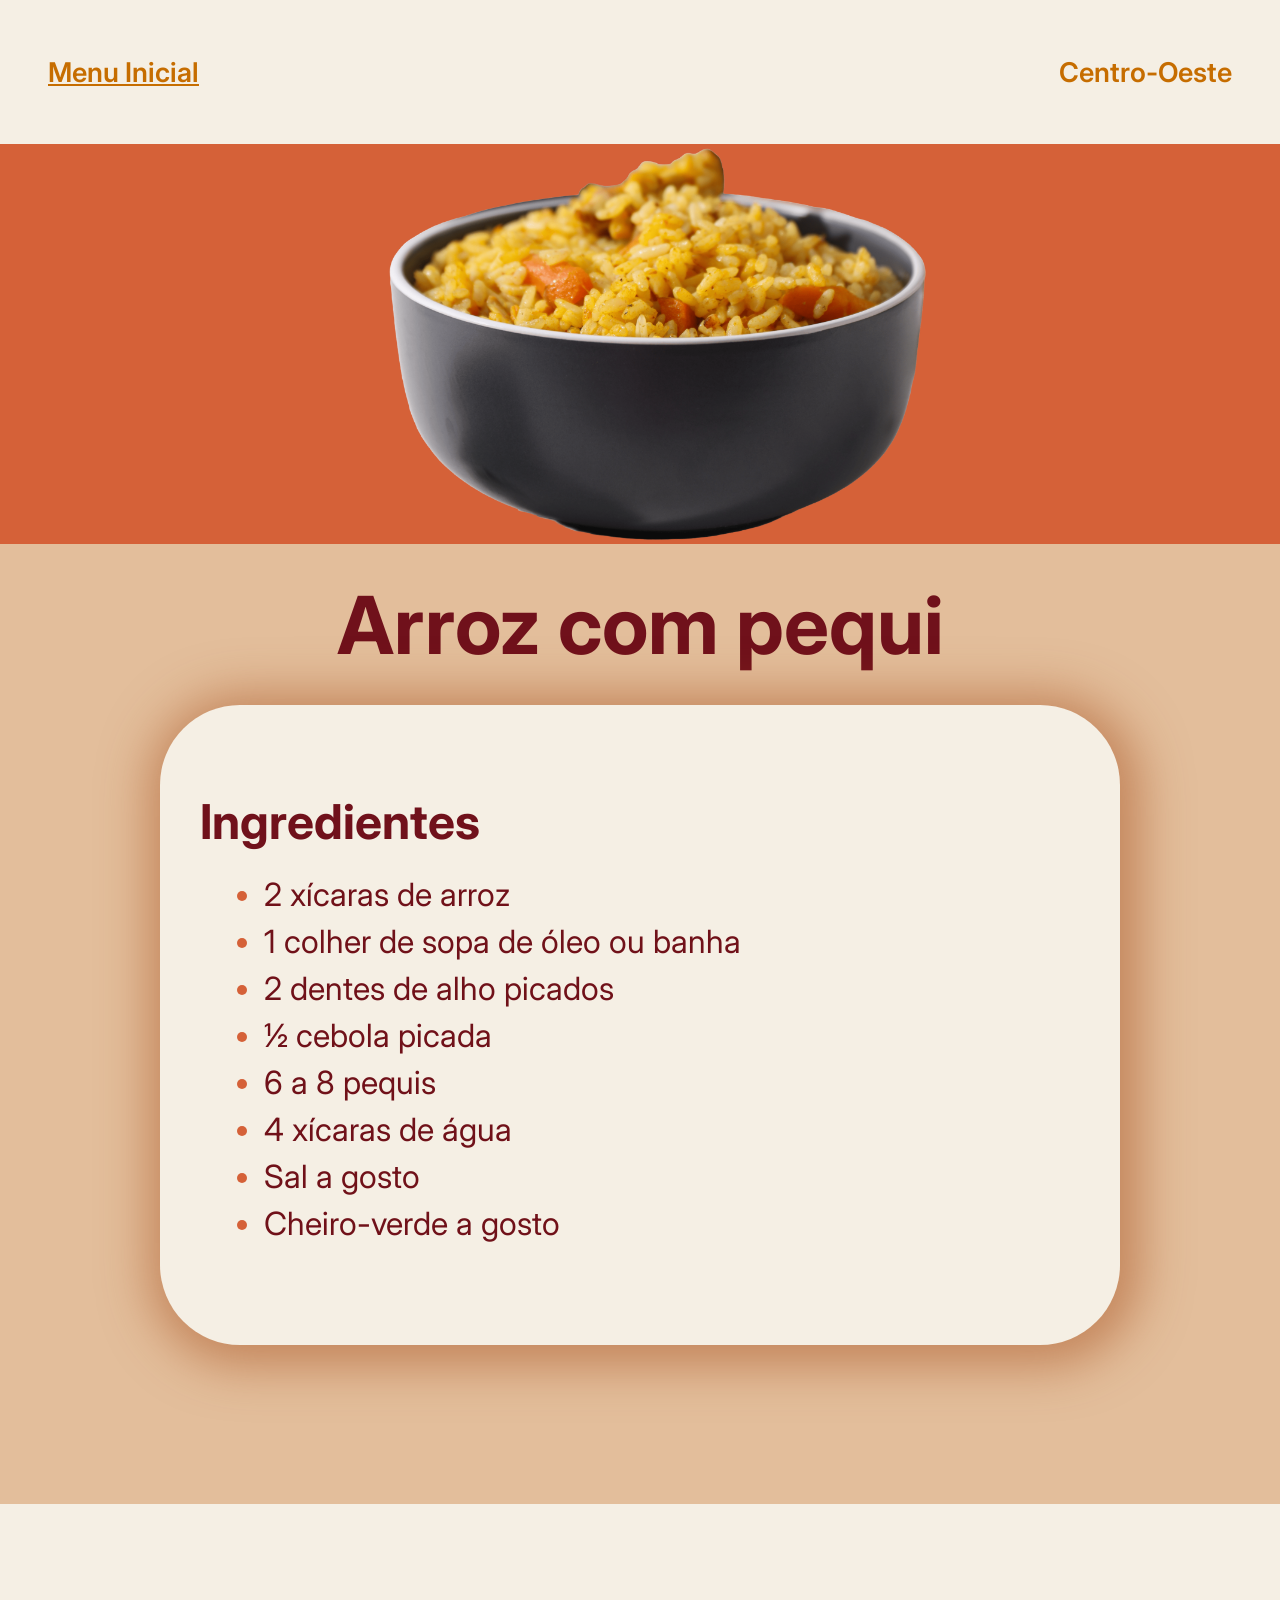
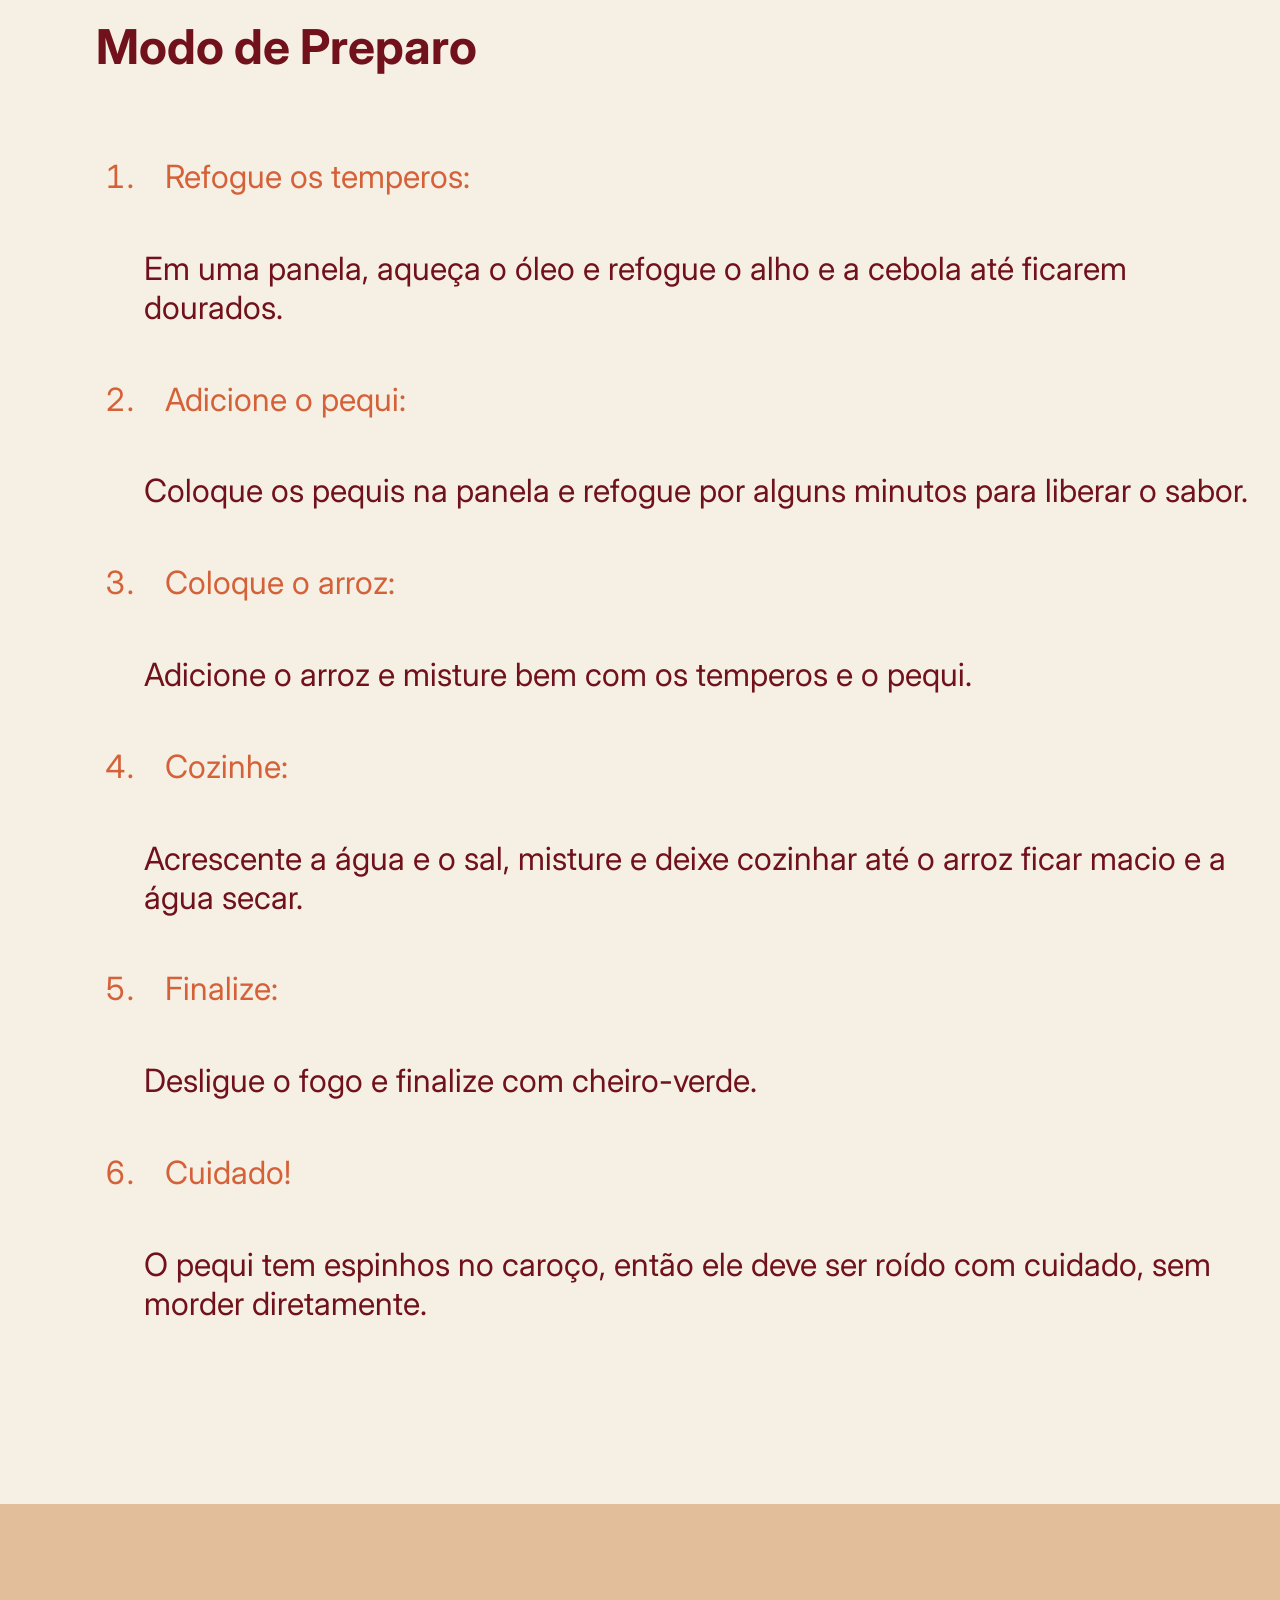
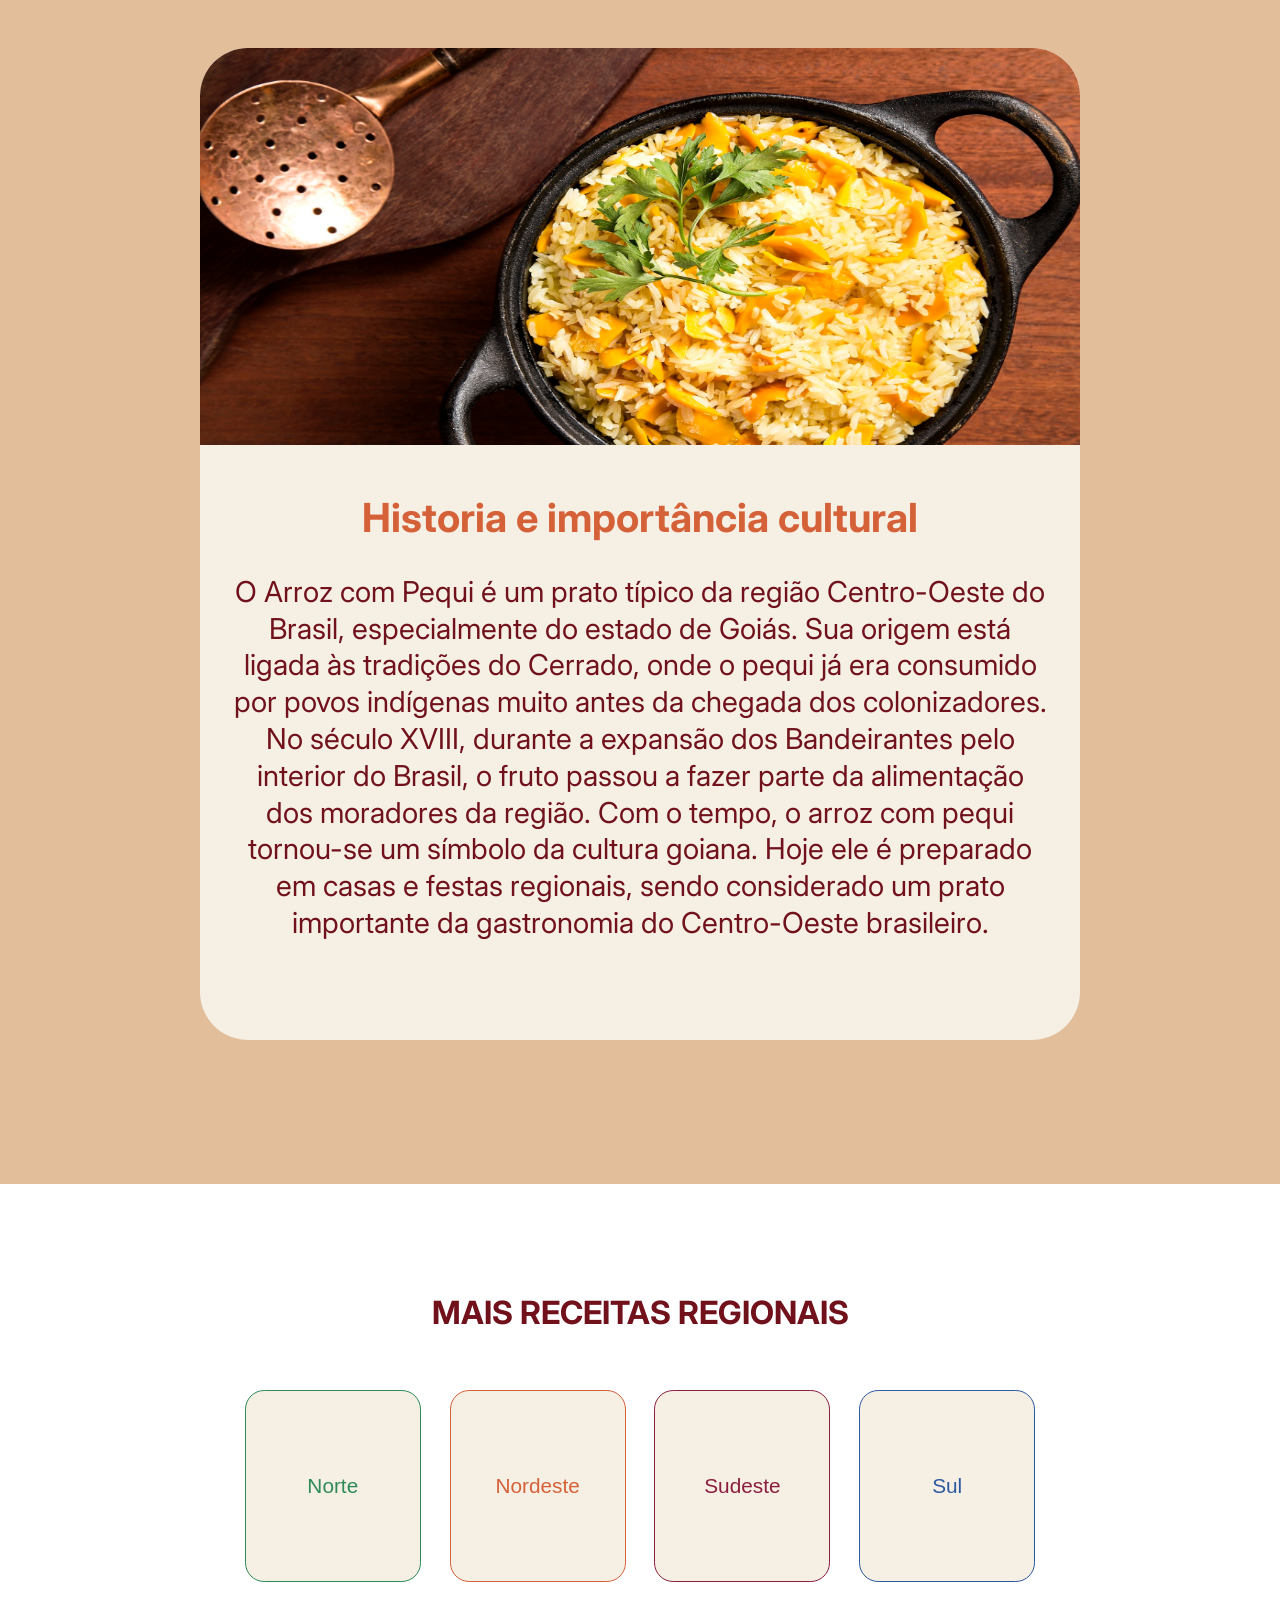
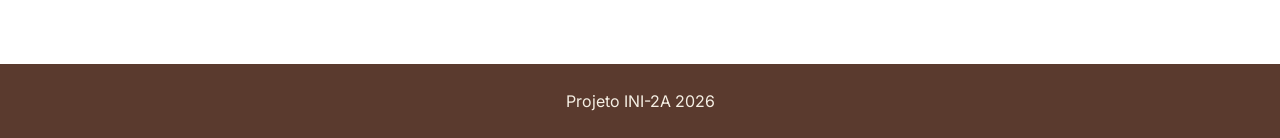
==== commit 4afa6e61: "Atualizações 67" ====
--- a/PaginaCentro_Oeste.html
+++ b/PaginaCentro_Oeste.html
@@ -17,13 +17,13 @@
     <main>
         <header class="header-receita flex-center">
             <figure>
-                <img src="Imagens/Imagens-Comidas/ArrozComPequiImg.png" alt="Imagem - arroz com pequi" class="ReceitaImg">
+                <img src="Imagens/Imagens-Comidas/ArrozComPequiImg.png" alt="Imagem - arroz com pequi" class="receita-img">
             </figure>
         </header>
 
-     <section class="Ingredientes">
-            <h1 class="ReceitaSubtitulo">Arroz com pequi</h1>
-            <div class="Ingredientes-Div">
+        <section class="ingredientes">
+            <h1 class="receita-subtitulo">Arroz com pequi</h1>
+            <div class="ingredientes-div">
                 <h3>Ingredientes</h3>
                 <ul>
                     <li>2 xícaras de arroz</li>
@@ -38,9 +38,9 @@
             </div>
         </section>
 
-            <section class="MododePreparo-Fundo">
-            <div class="MododePreparo-Div">
-                <h1 class="ModoDepreparo-Title">Modo de Preparo</h1>
+            <section class="modode-preparo-fundo">
+            <div class="modode-preparo-div">
+                <h1 class="modo-depreparo-title">Modo de Preparo</h1>
                 <ol>
                     <li>Refogue os temperos:</li>
                     <p> Em uma panela, aqueça o óleo e refogue o alho e a cebola até ficarem dourados.</p>
@@ -58,22 +58,22 @@
             </div>
         </section>
 
-         <section class="Historia-Fundo flex-center">
-            <div class="Historia-Card">
+        <article class="historia-fundo flex-center">
+            <div class="historia-card">
                 <img src="Imagens/ImagensHistoriaCard/ArrozComPequi_imgHistoria.jpg" class="img-historia-regiao" alt="Imagem - História Arroz com pequi">
                 <h2>Historia e importância cultural</h2>
                 <p>O Arroz com Pequi é um prato típico da região Centro-Oeste do Brasil, especialmente do estado de Goiás. Sua origem está ligada às tradições do Cerrado, onde o pequi já era consumido por povos indígenas muito antes da chegada dos colonizadores. No século XVIII, durante a expansão dos Bandeirantes pelo interior do Brasil, o fruto passou a fazer parte da alimentação dos moradores da região.
                 Com o tempo, o arroz com pequi tornou-se um símbolo da cultura goiana. Hoje ele é preparado em casas e festas regionais, sendo considerado um prato importante da gastronomia do Centro-Oeste brasileiro.</p>
             </div>
-        </section>
+        </article>
 
-        <section class="Regioes flex-center-column">
-            <h2 class="TituloRegioes">MAIS RECEITAS REGIONAIS</h2>
-            <div class="BotoesRegioes">
-                <a href="PaginaNorte.html"> <button class="region-button" id="Button1">Norte</button></a>
-                <a href="PaginaNordeste.html"><button class="region-button" id="Button2">Nordeste</button></a>
-                <a href="PaginaSudeste.html"><button class="region-button" id="Button4">Sudeste</button></a>
-                <a href="PaginaSul.html"><button class="region-button" id="Button5">Sul</button></a>
+        <section class="regioes flex-center-column">
+            <h2 class="titulo-regioes">MAIS RECEITAS REGIONAIS</h2>
+            <div class="botoes-regioes">
+                <a href="PaginaNorte.html"> <button class="region-button" id="button1">Norte</button></a>
+                <a href="PaginaNordeste.html"><button class="region-button" id="button2">Nordeste</button></a>
+                <a href="PaginaSudeste.html"><button class="region-button" id="button4">Sudeste</button></a>
+                <a href="PaginaSul.html"><button class="region-button" id="button5">Sul</button></a>
             </div>
         </section>
     </main>
--- a/Style.css
+++ b/Style.css
@@ -9,7 +9,7 @@
     justify-content: space-between;
     align-items: center;
     font-size: 1.7rem;
-    height: 18vh;
+    height: 9rem;
     font-weight: 600;
     padding: 0px 3rem;
     color: #C66D00;
@@ -22,7 +22,7 @@
 nav a:hover{
     transition: 0.05s;
     color: #ad651d;
-    font-size: 1.85rem;
+    font-size: 2rem;
 }
 .footer{
     padding: 1.7rem 0;
@@ -45,18 +45,18 @@
     align-items: center;
     justify-content: center;
 }
-.ReceitaSubtitulo{
+.receita-subtitulo{
     margin: 0;
     padding: 2rem 3rem;
     font-size: 5rem;
     color: #70111B;
 }
-.ReceitaImg{
+.receita-img{
     height: 25rem;
 }
 
  /*Pagina Inicial */
-.Divtitulo{
+.divtitulo{
     display: flex;
     align-items: center; 
     text-align: center;
@@ -64,28 +64,26 @@
     max-height: 23rem;
     background-color: #D56138;
 }
-.Titulo {
+.titulo{
     margin: 0;
     padding: 0px 3rem;
     font-size: 7rem;
     text-shadow: 0px 10px 20px rgba(0, 0, 0, 0.39);
     color: #F5EFE4;
 }
-.FeijoadaIMG{
+.feijoada-img{
     position: relative;
-    height: 33rem;
-    top: 0.5rem;
-}
-.Instrucoes{ 
+}
+.instrucoes{ 
     background-color: #E3BE9B;
     padding: 5rem;
     gap: 4rem;
 }
-.ContainerCards{
+.container-cards{
     flex-wrap: wrap;
     gap: 4rem;
 }
-.Card{
+.card{
     flex-direction: column;
     height: 25rem;
     width: 17rem;
@@ -93,24 +91,24 @@
     box-shadow: 0.15rem 0.15rem 2rem 0.2rem #8a3f3f;
     background-color: #F5EFE4;
 }
-.TituloSecao{
+.titulo-secao{
     margin: 0;
     font-size: 3.2rem;
     color: #70111B;
 }
-.TituloSecao-Zero{
+.titulo-secao-zero{
     text-decoration: underline;
     text-decoration-thickness: 0.4rem;
     text-underline-offset: 0.25rem;
     text-decoration-color: #d46a2e;
 }
 
-.Imgcards{
+.imgcards{
     user-select: none;
     height:auto;
     max-width:80%;
 }
-.Cardsubtitle{
+.cardsubtitle{
     user-select: none;
     text-align: center;
     margin: 0;
@@ -119,10 +117,10 @@
 }
 
 /* Usado nas paginas de regiões e na inicial */
-.Regioes{
+.regioes{
     height: 30rem;
 }
-.TituloRegioes{
+.titulo-regioes{
     padding-bottom: 2rem;
     font-size: 2rem;
     text-align: center; 
@@ -145,27 +143,27 @@
     box-shadow: 0.1rem 0px 0.5rem 0.1rem #555;
 
 }
-#Button1{
+#button1{
     border:  solid 0.1rem #2E8B57;
     color: #2E8B57;
 }
-#Button2{
+#button2{
     border: solid 0.1rem rgb(213,97,56);
     color: #D56138;
 }
-#Button3{
+#button3{
     border: solid 0.1rem #D4A017;
     color:#D4A017;
 }
-#Button4{
+#button4{
     border: solid 0.1rem #8B1E3F;
     color: #8B1E3F;
 }
-#Button5{
+#button5{
     border:  solid 0.1rem #2C5AA0;
     color: #2C5AA0;
 }
-.BotoesRegioes{
+.botoes-regioes{
     display: flex;
     gap: 1.8rem;
 }
@@ -183,14 +181,14 @@
     height: 100%;
     line-height: 0;
 }
-.Ingredientes{
+.ingredientes{
     display: flex;
     flex-direction: column;
     align-items: center;
     height: 60rem;
     background-color: #E3BE9B;
 }
-.Ingredientes-Div{
+.ingredientes-div{
     display: flex;
     flex-direction: column;
     justify-content: center;
@@ -200,26 +198,26 @@
     box-shadow: 0.3rem 0.3rem 3rem 1rem #a6501e81;
     background-color: #F5EFE4;
 }
-.Ingredientes-Div h3{
+.ingredientes-div h3{
     margin: 0;
     padding-left: 2.5rem;
     font-size: 3rem;
     color: #70111B;
 }
-.Ingredientes-Div ul li{
+.ingredientes-div ul li{
     padding-top: 0.5rem;
     font-size: 2rem;
     color: #701119;
 }
-.Ingredientes-Div ul{
+.ingredientes-div ul{
     padding-left: 6.5rem;
     color: #D56138;
 }
-.Ingredientes-Div ul li::marker {
+.ingredientes-div ul li::marker {
     color: #D56138; 
     font-size: 2rem; 
 }
-.MododePreparo-Fundo{
+.modode-preparo-fundo{
     display: flex;
     flex-direction: column;
     justify-content: center;
@@ -227,31 +225,31 @@
     height: 100rem;
     background-color: #F5EFE4;
 }
-.ModoDepreparo-Title{
+.modo-depreparo-title{
     margin-top: 0;
     padding-left: 6rem;
     font-size: 3rem;
     color: #70111B;
 }
-.MododePreparo-Div ol li{
+.modode-preparo-div ol li{
     padding: 1.3rem;
     font-size: 2rem;
     color: #D56138;
 }
-.MododePreparo-Div ol{
+.modode-preparo-div ol{
     padding: 1.3rem;
     padding-left: 9rem;
 }
-.MododePreparo-Div p{
-    font-size: 2rem;
-    color: #70111B;
-}
-.Historia-Fundo{
+.modode-preparo-div p{
+    font-size: 2rem;
+    color: #70111B;
+}
+.historia-fundo{
     overflow: hidden;
     height: 80rem;
     background-color: #E3BE9B;
 }
-.Historia-Card{
+.historia-card{
     display: flex;
     flex-direction: column;
     align-items: center;
@@ -262,13 +260,13 @@
     border-radius: 3rem;
     background-color: #F5EFE4;
 }
-.Historia-Card h2{
+.historia-card h2{
     margin: 0;
     padding-top: 3rem;
     font-size: 2.5rem;
     color: #D56138;
 }
-.Historia-Card p{
+.historia-card p{
     text-align: center;
     margin: 0;
     font-size: 1.8rem;
@@ -285,19 +283,18 @@
 .feijoada-img{
    padding-top: 2rem;
 }
-.Ingredientes-sul{
+.ingredientes-sul{
     display: flex;
     flex-direction: column;
     align-items: center;
     height: 45rem;
     background-color:#E3BE9B; 
 }
-#Ingredientes-Div-Sul{
-    display: block;
+#ingredientes-div-sul{
     height: 25rem;
 }
 
-#ModoDePreparo-Sul{
+#modo-de-preparo-sul{
     height: 80rem;
 }
 
@@ -350,7 +347,7 @@
 }
 .info-membro h4{
     margin: 0;
-    padding-top: 1.7rem;
+    padding-top: 1.35rem;
     font-size: 1.4rem;
     font-weight: 500;
     color: #D56138;
@@ -364,4 +361,4 @@
    height: 20rem;
    width: 20rem;
    border-radius: 2rem;
-}
+}
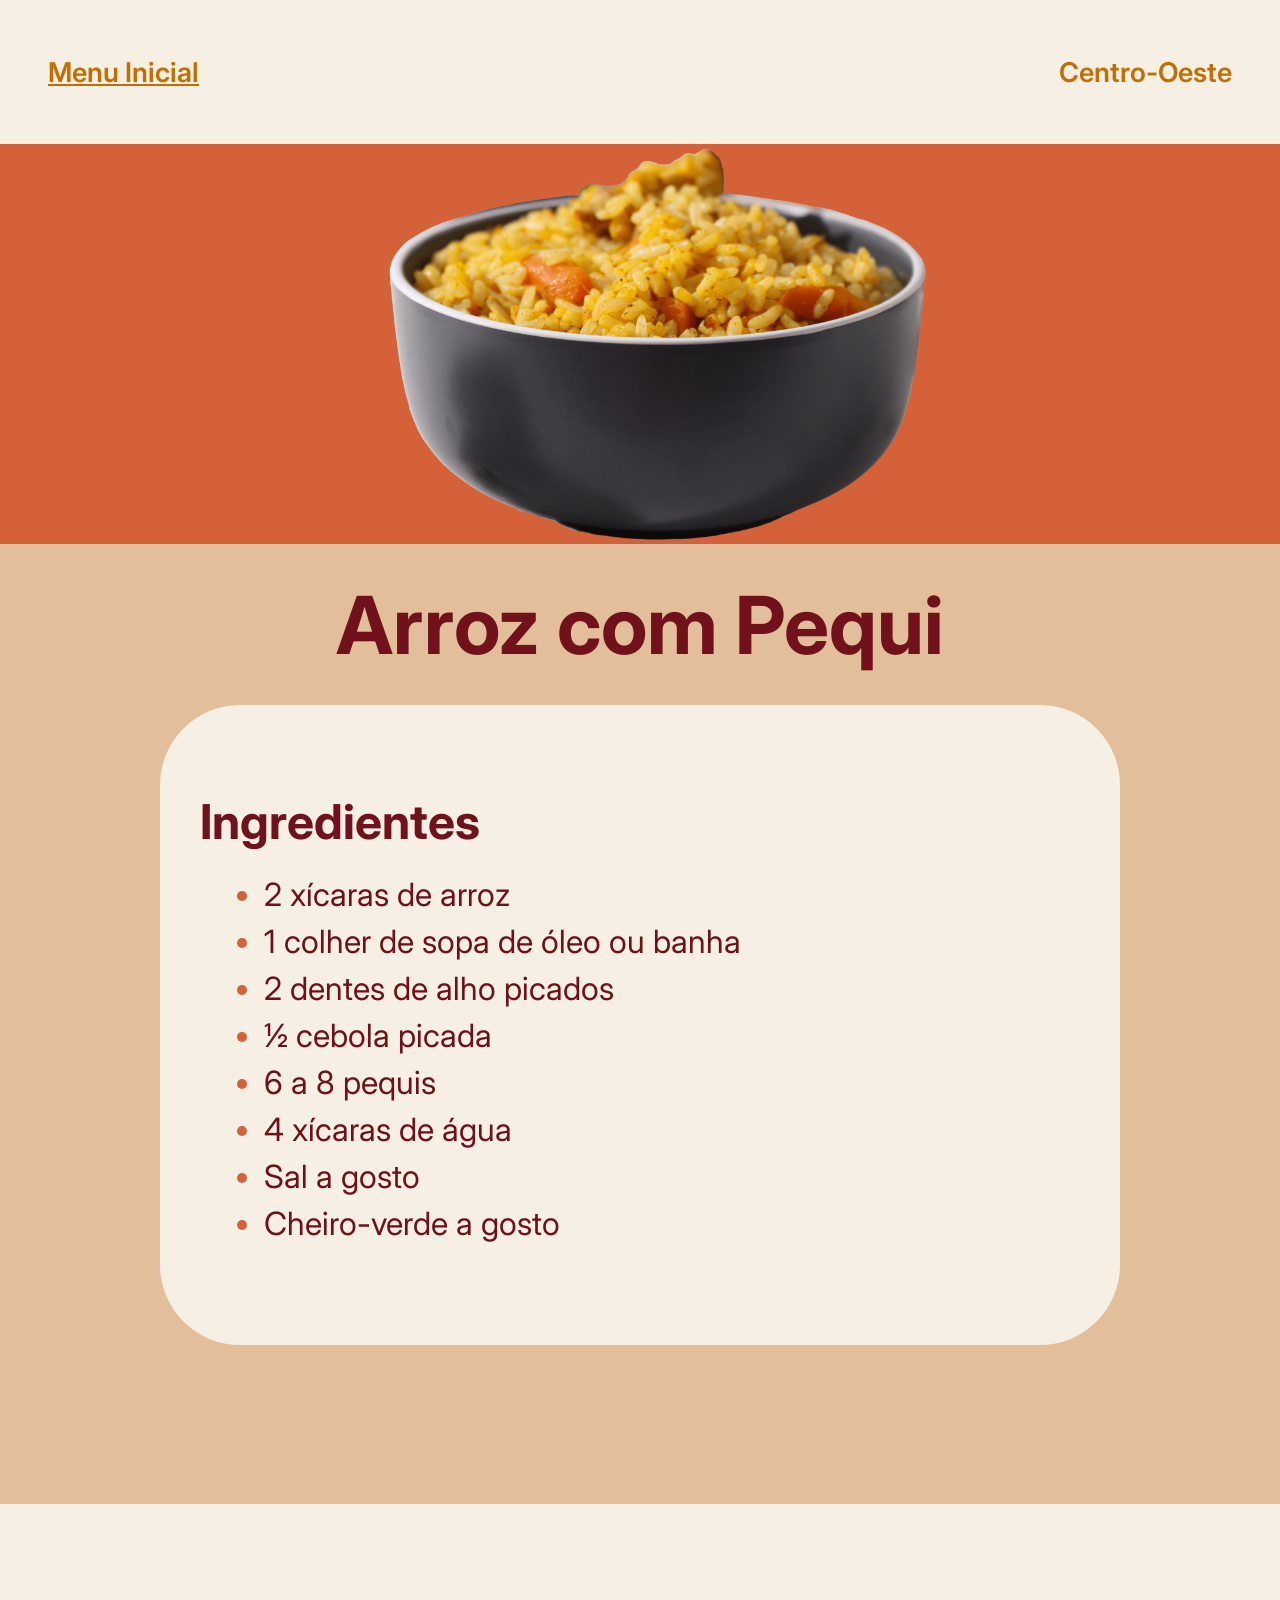
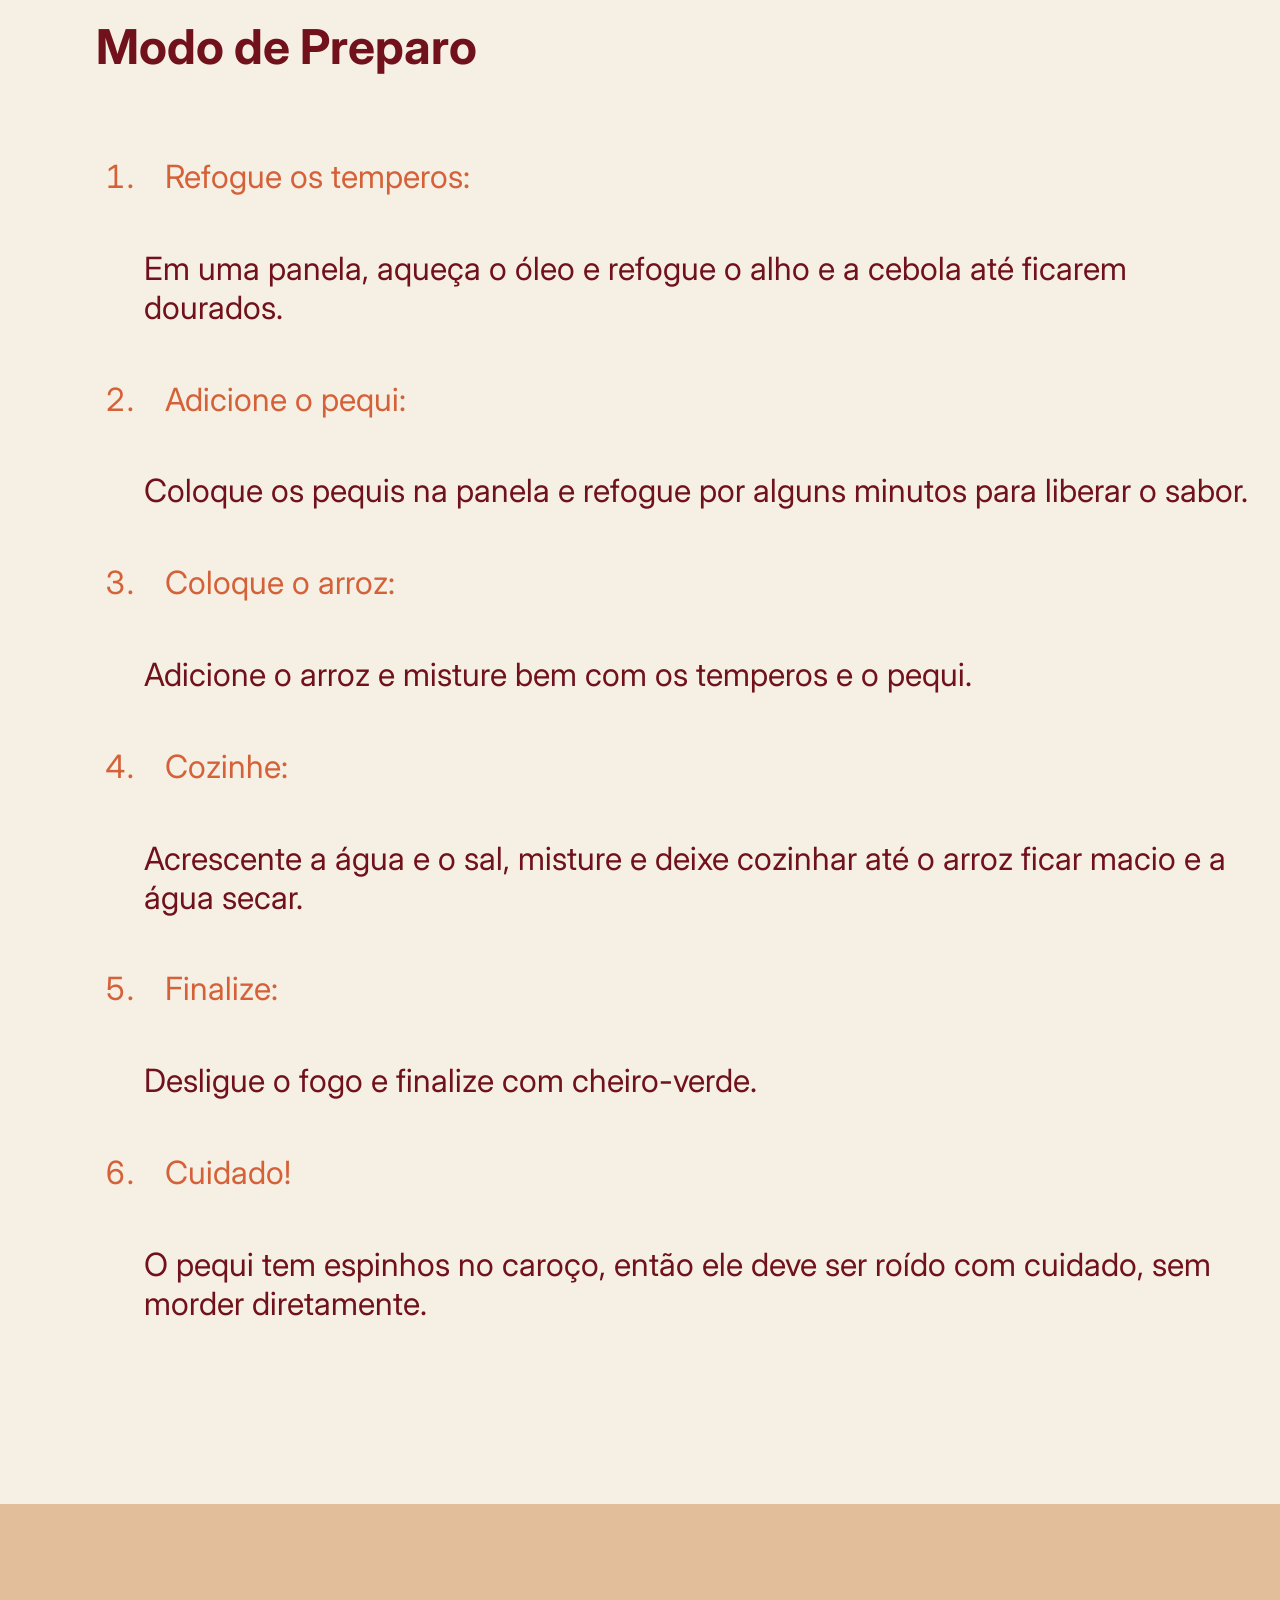
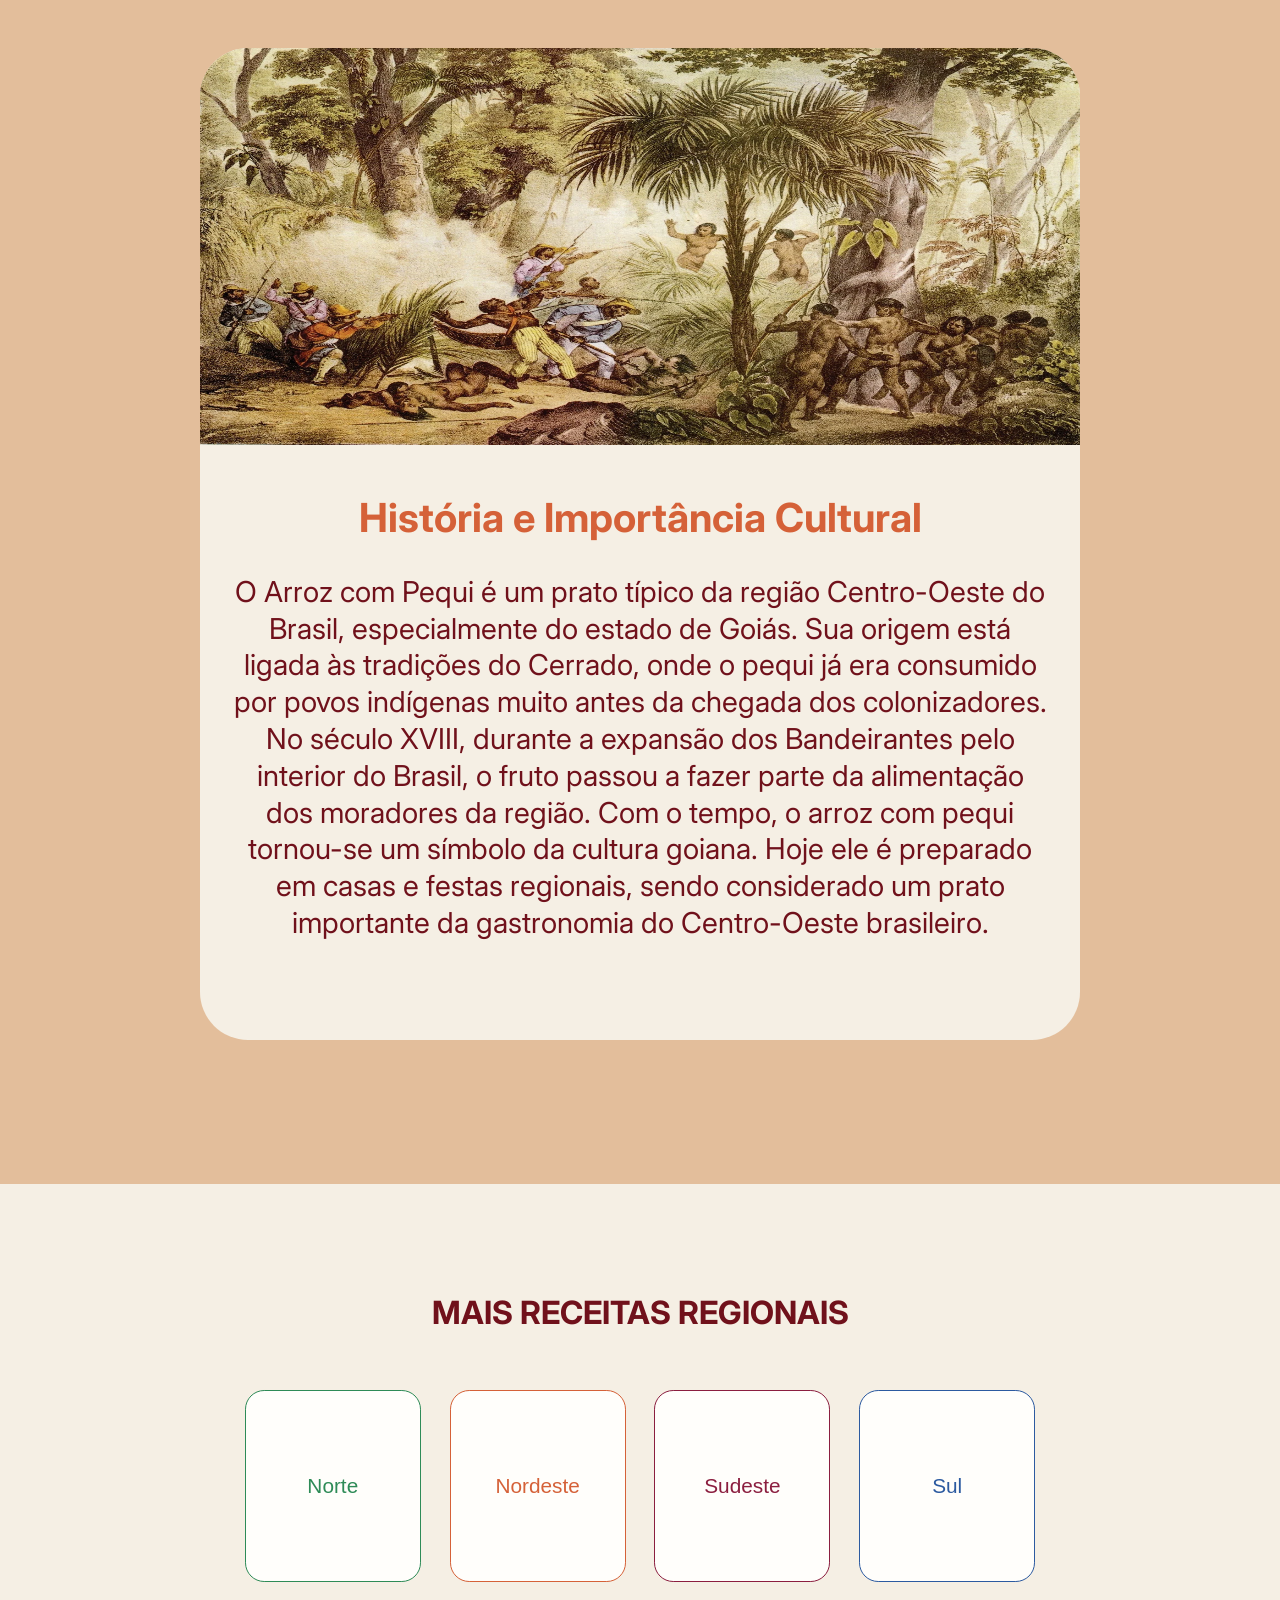
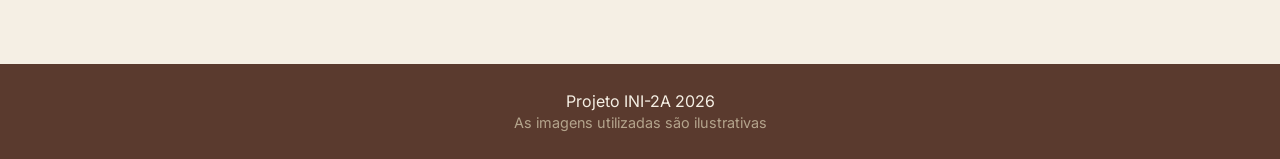
==== commit 912bad8e: "Commit 28/03" ====
--- a/PaginaCentro_Oeste.html
+++ b/PaginaCentro_Oeste.html
@@ -1,6 +1,6 @@
 <!DOCTYPE html>
 <html lang="pt-br">
-<head>
+<head> <!-- Cabeçalho da página com metadados e links para estilos e fontes -->
     <meta charset="UTF-8">
     <meta name="viewport" content="width=device-width, initial-scale=1.0">
     <title>Culinária do Brasil</title>
@@ -8,21 +8,21 @@
     <link href="https://fonts.googleapis.com/css2?family=Inter:wght@100..900&display=swap" rel="stylesheet">
     <link rel="icon" href="Imagens/Imgtitulo.ico">
 </head>
-<body>
-    <nav>
+<body> <!-- Corpo da página -->
+    <nav> <!-- Barra de navegação -->
         <a href="Index.html">Menu Inicial</a>
         <p>Centro-Oeste</p>
     </nav>
     
-    <main>
-        <header class="header-receita flex-center">
+    <main> <!-- Conteúdo principal -->
+        <header class="header-receita flex-center"> <!-- Cabeçalho da receita com imagem -->
             <figure>
-                <img src="Imagens/Imagens-Comidas/ArrozComPequiImg.png" alt="Imagem - arroz com pequi" class="receita-img">
+                <img src="Imagens/Imagens-Comidas/ArrozComPequiImg.png" alt="Imagem - Arroz com Pequi" class="receita-img">
             </figure>
         </header>
 
-        <section class="ingredientes">
-            <h1 class="receita-subtitulo">Arroz com pequi</h1>
+        <section class="ingredientes"> <!-- Seção de ingredientes -->
+            <h1 class="receita-subtitulo">Arroz com Pequi</h1>
             <div class="ingredientes-div">
                 <h3>Ingredientes</h3>
                 <ul>
@@ -38,9 +38,9 @@
             </div>
         </section>
 
-            <section class="modode-preparo-fundo">
-            <div class="modode-preparo-div">
-                <h1 class="modo-depreparo-title">Modo de Preparo</h1>
+        <section class="modo-de-preparo-fundo"> <!-- Seção do modo de preparo -->
+            <div class="modo-de-preparo-div">
+                <h1 class="modo-de-preparo-title">Modo de Preparo</h1>
                 <ol>
                     <li>Refogue os temperos:</li>
                     <p> Em uma panela, aqueça o óleo e refogue o alho e a cebola até ficarem dourados.</p>
@@ -58,16 +58,16 @@
             </div>
         </section>
 
-        <article class="historia-fundo flex-center">
+        <article class="historia-fundo flex-center"> <!-- Seção da história e importância cultural -->
             <div class="historia-card">
-                <img src="Imagens/ImagensHistoriaCard/ArrozComPequi_imgHistoria.jpg" class="img-historia-regiao" alt="Imagem - História Arroz com pequi">
-                <h2>Historia e importância cultural</h2>
+                <img src="Imagens/ImagensHistoriaCard/ArrozComPequi_imgHistoria.jpg" class="img-historia-regiao" alt="Imagem - História Arroz com Pequi">
+                <h2>História e Importância Cultural</h2>
                 <p>O Arroz com Pequi é um prato típico da região Centro-Oeste do Brasil, especialmente do estado de Goiás. Sua origem está ligada às tradições do Cerrado, onde o pequi já era consumido por povos indígenas muito antes da chegada dos colonizadores. No século XVIII, durante a expansão dos Bandeirantes pelo interior do Brasil, o fruto passou a fazer parte da alimentação dos moradores da região.
                 Com o tempo, o arroz com pequi tornou-se um símbolo da cultura goiana. Hoje ele é preparado em casas e festas regionais, sendo considerado um prato importante da gastronomia do Centro-Oeste brasileiro.</p>
             </div>
         </article>
 
-        <section class="regioes flex-center-column">
+        <section class="regioes flex-center-column"> <!-- Botões das regiões -->
             <h2 class="titulo-regioes">MAIS RECEITAS REGIONAIS</h2>
             <div class="botoes-regioes">
                 <a href="PaginaNorte.html"> <button class="region-button" id="button1">Norte</button></a>
@@ -78,9 +78,10 @@
         </section>
     </main>
 
-      <footer class="footer flex-center">
-            <p class="footer-paragrafo">Projeto INI-2A 2026</p>
-      </footer>
+    <footer class="footer flex-center"> <!-- Rodapé -->
+        <p class="footer-paragrafo">Projeto INI-2A 2026</p>
+        <p class ="footer-paragrafo-imagem">As imagens utilizadas são ilustrativas</p>
+    </footer>
 
 </body>
 </html>
--- a/Style.css
+++ b/Style.css
@@ -25,6 +25,8 @@
     font-size: 2rem;
 }
 .footer{
+    display: flex;
+    flex-direction: column;
     padding: 1.7rem 0;
     font-size: 1rem;
     background-color: #5A3A2E;
@@ -32,6 +34,12 @@
 }
 .footer-paragrafo{
     margin: 0;
+}
+.footer-paragrafo-imagem{
+    margin: 0;
+    padding-top: 0.2rem;
+    font-size: 0.9rem;
+    color: #b4a48c;
 }
 /* Classes utilitárias */
 .flex-center{
@@ -55,8 +63,8 @@
     height: 25rem;
 }
 
- /*Pagina Inicial */
-.divtitulo{
+ /* Página Inicial */
+.div-titulo{
     display: flex;
     align-items: center; 
     text-align: center;
@@ -68,7 +76,6 @@
     margin: 0;
     padding: 0px 3rem;
     font-size: 7rem;
-    text-shadow: 0px 10px 20px rgba(0, 0, 0, 0.39);
     color: #F5EFE4;
 }
 .feijoada-img{
@@ -88,7 +95,6 @@
     height: 25rem;
     width: 17rem;
     border-radius: 3rem;
-    box-shadow: 0.15rem 0.15rem 2rem 0.2rem #8a3f3f;
     background-color: #F5EFE4;
 }
 .titulo-secao{
@@ -102,13 +108,12 @@
     text-underline-offset: 0.25rem;
     text-decoration-color: #d46a2e;
 }
-
-.imgcards{
+.img-cards{
     user-select: none;
     height:auto;
     max-width:80%;
 }
-.cardsubtitle{
+.card-subtitle{
     user-select: none;
     text-align: center;
     margin: 0;
@@ -116,8 +121,9 @@
     color: #D56138;
 }
 
-/* Usado nas paginas de regiões e na inicial */
+/* Usado nas páginas de regiões e na inicial */
 .regioes{
+    background-color: #F5EFE4;
     height: 30rem;
 }
 .titulo-regioes{
@@ -135,13 +141,12 @@
     border-radius: 1.2rem;
     font-size: 1.3rem;
     transition: 0.15s;
-    background-color: rgb(245,239,228);
+    background-color: #fffefb;
 }
 .region-button:hover{
-    background-color:#e6ded5;
     transform: translateY(-10px);
     box-shadow: 0.1rem 0px 0.5rem 0.1rem #555;
-
+    background-color: #e7e6e2;
 }
 #button1{
     border:  solid 0.1rem #2E8B57;
@@ -168,7 +173,7 @@
     gap: 1.8rem;
 }
 
-/* Usado em todas as paginas de região */
+/* Usado em todas as páginas de região */
 .header-receita{
     display: flex;
     align-items: center;
@@ -195,7 +200,6 @@
     height: 40rem;
     width: 60rem;
     border-radius: 5rem;
-    box-shadow: 0.3rem 0.3rem 3rem 1rem #a6501e81;
     background-color: #F5EFE4;
 }
 .ingredientes-div h3{
@@ -213,11 +217,11 @@
     padding-left: 6.5rem;
     color: #D56138;
 }
-.ingredientes-div ul li::marker {
+.ingredientes-div ul li::marker{
     color: #D56138; 
     font-size: 2rem; 
 }
-.modode-preparo-fundo{
+.modo-de-preparo-fundo{
     display: flex;
     flex-direction: column;
     justify-content: center;
@@ -225,22 +229,22 @@
     height: 100rem;
     background-color: #F5EFE4;
 }
-.modo-depreparo-title{
+.modo-de-preparo-title{
     margin-top: 0;
     padding-left: 6rem;
     font-size: 3rem;
     color: #70111B;
 }
-.modode-preparo-div ol li{
+.modo-de-preparo-div ol li{
     padding: 1.3rem;
     font-size: 2rem;
     color: #D56138;
 }
-.modode-preparo-div ol{
+.modo-de-preparo-div ol{
     padding: 1.3rem;
     padding-left: 9rem;
 }
-.modode-preparo-div p{
+.modo-de-preparo-div p{
     font-size: 2rem;
     color: #70111B;
 }
@@ -278,7 +282,7 @@
     width: 100%;
     height: 40%;
 }
-/*Paginas Recitas */
+/* Páginas de Receitas */
 .tacaca-img, 
 .feijoada-img{
    padding-top: 2rem;
@@ -298,17 +302,17 @@
     height: 80rem;
 }
 
-/*Pagina Sobre Nós*/
-.titulo-sobrenos-fundo{
+/* Página "Sobre Nós" */
+.titulo-sobre-nos-fundo{
     display: grid;
     place-items: center;
     height: 23rem;
     background-color: #D56138;
 }
-.titulo-sobrenos{
-    text-align: center;
-    margin: 0;
-    font-size: 6rem;
+.titulo-sobre-nos{
+    text-align: center;
+    margin: 0;
+    font-size: 5rem;
     color: #F5EFE4;
 
 }
@@ -327,7 +331,6 @@
     width: 60rem;
     border-radius: 3rem;
     background-color: #F5EFE4;
-    box-shadow: 0.3rem 0.3rem 2rem 0.5rem #b1673c83;
 }
 .membros-equipe-div h2{
     text-align: center;
